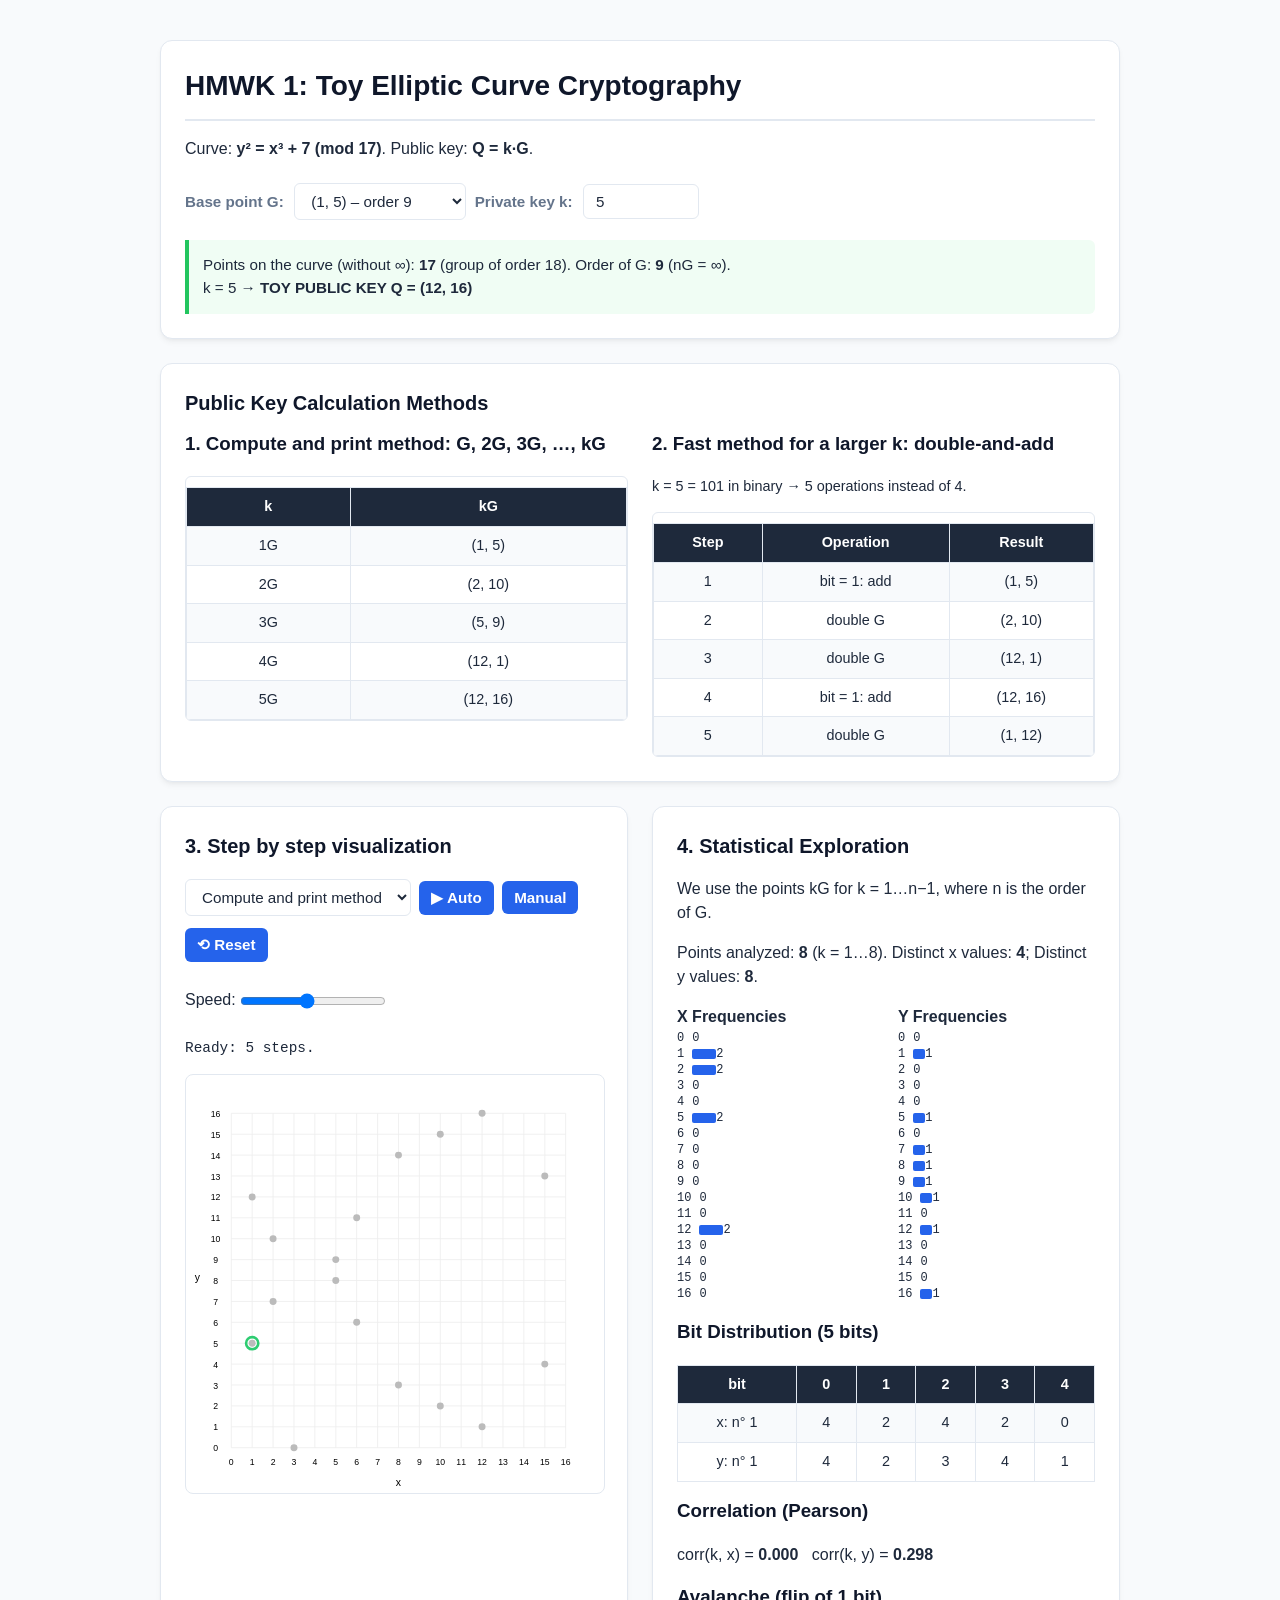
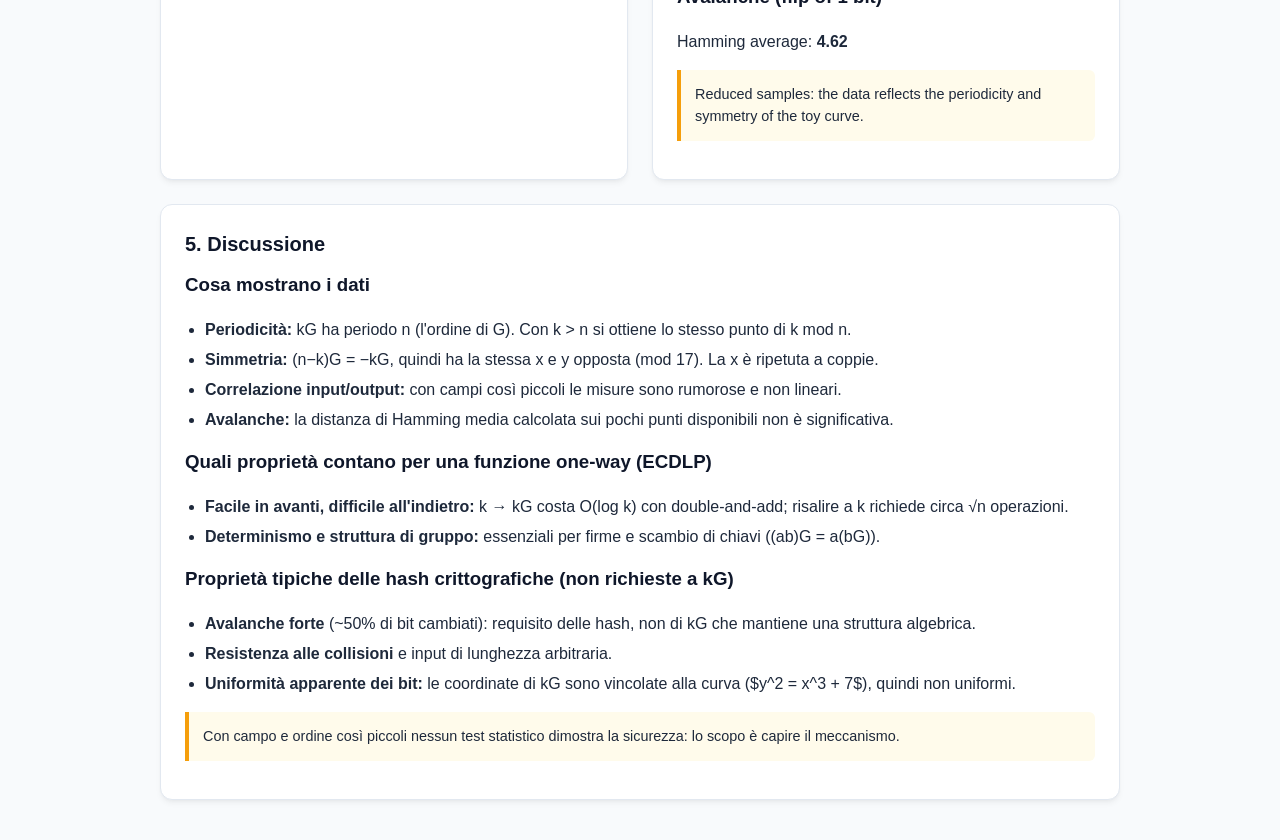
==== hm1/index.html @ 92bd0dbe "Update index.html" ====
<!DOCTYPE html>
<html lang="it">

<head>
    <meta charset="UTF-8">
    <meta name="viewport" content="width=device-width, initial-scale=1">
    <title>ECC Toy</title>
    <link rel="stylesheet" href="style.css">
</head>

<body>

    <div class="card">
        <h1>HMWK 1: Toy Elliptic Curve Cryptography</h1>
        <p>Curve: <b>y² = x³ + 7 (mod 17)</b>. Public key: <b>Q = k·G</b>.</p>
        <label>Base point G:</label> <select id="gSel" onchange="update()"></select>
        <label>Private key k:</label> <input type="number" id="k" value="5" min="1" step="1" style="width:90px" oninput="update()">
        <div class="out" id="info"></div>
    </div>

    <div class="card">
        <h2>Public Key Calculation Methods</h2>
        <div class="cols">
            <div>
                <h3>1. Compute and print method: G, 2G, 3G, …, kG</h3>
                <div class="scroll" style="display: block; margin-right: 0;">
                    <table id="linT"></table>
                </div>
            </div>
            <div>
                <h3>2. Fast method for a larger k: double-and-add</h3>
                <p id="binInfo" style="margin-top: 0; font-size: 0.9rem;"></p>
                <div class="scroll" style="display: block; margin-right: 0;">
                    <table id="dbT"></table>
                </div>
            </div>
        </div>
    </div>

    <div class="cols">
        <div class="card" style="flex: 1; min-width: 320px;">
            <h2>3. Step by step visualization</h2>
            <div style="margin-bottom: 10px;">
                <select id="mode" onchange="buildFrames()">
                    <option value="lin">Compute and print method</option>
                    <option value="dbl">Fast method for a larger k</option>
                </select>
                <button onclick="play()">▶ Auto</button>
                <button onclick="step()">Manual</button>
                <button onclick="resetAnim()">⟲ Reset</button>
            </div>
            <div style="margin-bottom: 10px;">
                Speed: <input type="range" id="speed" min="200" max="2000" value="1000" style="width:120px; vertical-align: middle;">
            </div>
            <p id="frameDesc" style="font-family:monospace; min-height:1.4em; font-size: 0.9rem;"></p>
            <div style="text-align: center;">
                <svg id="plot" width="480" height="480" viewBox="0 0 480 480" style="width: 100%; max-width: 420px; height: auto;"></svg>
            </div>
        </div>

        <div class="card" style="flex: 1; min-width: 320px;">
            <h2>4. Statistical Exploration</h2>
            <p>We use the points kG for k = 1…n−1, where n is the order of G.</p>
            <div id="stats"></div>
        </div>
    </div>

    <div class="card">
        <h2>5. Discussione</h2>
        <div id="discussion">
            <h3>Cosa mostrano i dati</h3>
            <ul>
                <li><b>Periodicità:</b> kG ha periodo n (l'ordine di G). Con k &gt; n si ottiene lo stesso punto di k mod n.</li>
                <li><b>Simmetria:</b> (n−k)G = −kG, quindi ha la stessa x e y opposta (mod 17). La x è ripetuta a coppie.</li>
                <li><b>Correlazione input/output:</b> con campi così piccoli le misure sono rumorose e non lineari.</li>
                <li><b>Avalanche:</b> la distanza di Hamming media calcolata sui pochi punti disponibili non è significativa.</li>
            </ul>
            <h3>Quali proprietà contano per una funzione one-way (ECDLP)</h3>
            <ul>
                <li><b>Facile in avanti, difficile all'indietro:</b> k → kG costa O(log k) con double-and-add; risalire a k richiede circa √n operazioni.</li>
                <li><b>Determinismo e struttura di gruppo:</b> essenziali per firme e scambio di chiavi ((ab)G = a(bG)).</li>
            </ul>
            <h3>Proprietà tipiche delle hash crittografiche (non richieste a kG)</h3>
            <ul>
                <li><b>Avalanche forte</b> (~50% di bit cambiati): requisito delle hash, non di kG che mantiene una struttura algebrica.</li>
                <li><b>Resistenza alle collisioni</b> e input di lunghezza arbitraria.</li>
                <li><b>Uniformità apparente dei bit:</b> le coordinate di kG sono vincolate alla curva ($y^2 = x^3 + 7$), quindi non uniformi.</li>
            </ul>
            <div class="warn">Con campo e ordine così piccoli nessun test statistico dimostra la sicurezza: lo scopo è capire il meccanismo.</div>
        </div>
    </div>

    <script>
        const P = 17, B = 7;
        const mod = (n, m = P) => ((n % m) + m) % m;
        function inv(a) { a = mod(a); if (a === 0) throw new Error("inverso di 0"); for (let x = 1; x < P; x++) if (a * x % P === 1) return x; }
        const neg = Q => Q ? { x: Q.x, y: mod(-Q.y) } : null;
        const eq = (A, C) => (!A && !C) || (A && C && A.x === C.x && A.y === C.y);
        
        function add(A, C) {
            if (!A) return C; if (!C) return A;
            if (A.x === C.x && mod(A.y + C.y) === 0) return null;
            const l = eq(A, C) ? mod(3 * A.x * A.x * inv(2 * A.y)) : mod((C.y - A.y) * inv(C.x - A.x));
            const rx = mod(l * l - A.x - C.x);
            return { x: rx, y: mod(l * (A.x - rx) - A.y) };
        }
        
        const fmt = Q => Q ? `(${Q.x}, ${Q.y})` : "∞ (infinity)";
        const curve = [];
        for (let x = 0; x < P; x++) {
            for (let y = 0; y < P; y++) {
                if (mod(y * y) === mod(x * x * x + B)) curve.push({ x, y });
            }
        }

        function order(G) { let R = G, n = 1; while (R) { R = add(R, G); n++; } return n; }
        
        function mulFast(k, G) {
    let R = null;
    let A = G;
    let steps = [];
    let bits = k.toString(2);

    for (const bit of bits.split("").reverse()) {
        if (bit === "1") {
            const next = add(R, A);
            steps.push({
                desc: `bit = 1: add`,
                A: R,
                B: A,
                R: next
            });
            R = next;
        }

        A = add(A, A);
        steps.push({
            desc: `double G`,
            A: A,
            B: A,
            R: A
        });
    }

    return { Q: R, steps, bits };
}

        function getG() { return curve[+document.getElementById('gSel').value]; }
        function getK() { const v = parseInt(document.getElementById('k').value); return Number.isInteger(v) && v >= 1 ? v : null; }

        const sel = document.getElementById('gSel');
        curve.forEach((pt, i) => { const o = document.createElement('option'); o.value = i; o.textContent = `(${pt.x}, ${pt.y}) – order ${order(pt)}`; sel.appendChild(o); });
        sel.value = curve.findIndex(c => c.x === 1 && c.y === 5);

        function update() {
            const G = getG(), k = getK(), n = order(G), info = document.getElementById('info');
            if (k === null) { info.innerHTML = "Enter an integer k ≥ 1."; return; }
            const fast = mulFast(k, G);
            info.innerHTML = `Points on the curve (without ∞): <b>${curve.length}</b> (group of order ${curve.length + 1}). Order of G: <b>${n}</b> (nG = ∞).<br>` +
                `k = ${k}${k >= n ? ` (equivale a k mod n = \${k % n})` : ""} → <b>TOY PUBLIC KEY Q = ${fmt(fast.Q)}</b>`;
            
            const maxL = Math.min(k, 60); let R = null, h = "<tr><th>k</th><th>kG</th></tr>";
            for (let i = 1; i <= maxL; i++) { R = add(R, G); h += `<tr><td>${i}G</td><td>${fmt(R)}</td></tr>`; }
            if (k > maxL) h += `<tr><td colspan=2>… (troncato a ${maxL} passi)</td></tr>`;
            document.getElementById('linT').innerHTML = h;
            
            document.getElementById('binInfo').innerHTML = `k = ${k} = ${fast.bits} in binary → ${fast.steps.length} operations instead of ${k - 1}.`;
            document.getElementById('dbT').innerHTML = "<tr><th>Step</th><th>Operation</th><th>Result</th></tr>" +
                fast.steps.map((s, i) => `<tr><td>${i + 1}</td><td>${s.desc}</td><td>${fmt(s.R)}</td></tr>`).join("");
            buildFrames(); drawStats();
        }

        const SZ = 24, OFF = 40, svg = document.getElementById('plot');
        const X = x => OFF + x * SZ + SZ / 2;
        const Y = y => 480 - OFF - y * SZ - SZ / 2;
        
        function basePlot() {
            let s = "";
            for (let i = 0; i < P; i++) {
                s += `<line x1="${X(i)}" y1="${Y(0)}" x2="${X(i)}" y2="${Y(P - 1)}" stroke="#eee"/>` +
                     `<line x1="${X(0)}" y1="${Y(i)}" x2="${X(P - 1)}" y2="${Y(i)}" stroke="#eee"/>`;
                s += `<text x="${X(i)}" y="${Y(0) + 20}" font-size="10" text-anchor="middle">${i}</text>` +
                     `<text x="${X(0) - 18}" y="${Y(i) + 4}" font-size="10" text-anchor="middle">${i}</text>`;
            }
            s += `<text x="${X(8)}" y="472" font-size="12" text-anchor="middle">x</text><text x="10" y="${Y(8)}" font-size="12">y</text>`;
            curve.forEach(c => s += `<circle cx="${X(c.x)}" cy="${Y(c.y)}" r="4" fill="#bbb"/>`);
            const G = getG();
            s += `<circle cx="${X(G.x)}" cy="${Y(G.y)}" r="7" fill="none" stroke="#2ecc71" stroke-width="3"/>`;
            s += `<g id="dyn"></g>`;
            svg.innerHTML = s;
        }

        let frames = [], fi = 0, timer = null;
        
        function buildFrames() {
            stop(); const G = getG(), k = getK(); fi = 0; basePlot();
            if (k === null) { frames = []; return; }
            if (document.getElementById('mode').value === "lin") {
                frames = []; let R = null; const m = Math.min(k, 60);
                for (let i = 1; i <= m; i++) { 
                    const N = add(R, G); 
                    frames.push({ desc: `${i}G = ${R ? `\${i - 1}G + G` : "G"} = ${fmt(N)}`, A: R, B: i > 1 ? G : null, R: N }); 
                    R = N; 
                }
            } else {
                frames = mulFast(k, G).steps.map(s => ({ ...s, desc: s.desc + " → " + fmt(s.R) }));
            }
            document.getElementById('frameDesc').textContent = `Ready: ${frames.length} steps.`;
        }

        function showFrame() {
            const f = frames[fi], dyn = document.getElementById('dyn'); if (!f) return;
            let s = "";
            for (let i = 0; i < fi; i++) { const r = frames[i].R; if (r) s += `<circle cx="${X(r.x)}" cy="${Y(r.y)}" r="6" fill="#f5b7b1" opacity=".7"/>`; }
            if (f.A && f.B && !eq(f.A, f.B)) {
                s += `<line x1="${X(f.A.x)}" y1="${Y(f.A.y)}" x2="${X(f.B.x)}" y2="${Y(f.B.y)}" stroke="#3498db" stroke-width="2"/>`;
            }
            [f.A, f.B].forEach(q => { if (q) s += `<circle cx="${X(q.x)}" cy="${Y(q.y)}" r="7" fill="#3498db"/>`; });
            if (f.R) {
                if (f.A) { const m = neg(f.R); s += `<line x1="${X(f.R.x)}" y1="${Y(f.R.y)}" x2="${X(m.x)}" y2="${Y(m.y)}" stroke="#e74c3c" stroke-dasharray="4"/><circle cx="${X(m.x)}" cy="${Y(m.y)}" r="4" fill="none" stroke="#e74c3c"/>`; }
                s += `<circle cx="${X(f.R.x)}" cy="${Y(f.R.y)}" r="8" fill="#e74c3c"/>`;
            } else {
                s += `<text x="240" y="30" text-anchor="middle" fill="#e74c3c">Result: point at infinity</text>`;
            }
            dyn.innerHTML = s;
            document.getElementById('frameDesc').textContent = `Step ${fi + 1}/${frames.length}: ${f.desc}`;
        }

        function step() { if (fi < frames.length) { showFrame(); fi++; } else stop(); }
        function play() { stop(); if (fi >= frames.length) resetAnim(); (function loop() { step(); if (fi < frames.length) timer = setTimeout(loop, +document.getElementById('speed').value); else timer = null; })(); }
        function stop() { if (timer) { clearTimeout(timer); timer = null; } }
        function resetAnim() { stop(); fi = 0; basePlot(); document.getElementById('frameDesc').textContent = "Reset."; }

        const popcount = v => v.toString(2).split("").filter(c => c === "1").length;
        const pearson = (a, b) => {
            const n = a.length, ma = a.reduce((s, v) => s + v, 0) / n, mb = b.reduce((s, v) => s + v, 0) / n;
            let c = 0, va = 0, vb = 0; for (let i = 0; i < n; i++) { c += (a[i] - ma) * (b[i] - mb); va += (a[i] - ma) ** 2; vb += (b[i] - mb) ** 2; }
            return va && vb ? c / Math.sqrt(va * vb) : NaN;
        };
        
        function histo(vals, label) {
            const c = Array(P).fill(0); vals.forEach(v => c[v]++);
            return `<div style="flex: 1; min-width: 180px;"><b>${label}</b>` + c.map((n, v) => `<div class="bar">${String(v).padStart(2)} <span style="width:${n * 12}px"></span> ${n}</div>`).join("") + `</div>`;
        }

        function drawStats() {
            const G = getG(), n = order(G), pts = [];
            for (let k = 1; k < n; k++) pts.push(fastPoint(k, G));
            const ks = pts.map((_, i) => i + 1), xs = pts.map(p => p.x), ys = pts.map(p => p.y);
            const bitsOf = (vals) => [0, 1, 2, 3, 4].map(b => vals.filter(v => (v >> b) & 1).length);
            const bx = bitsOf(xs), by = bitsOf(ys);
            
            const kb = Math.max(1, (n - 1).toString(2).length); let tot = 0, cnt = 0;
            for (let k = 1; k < n; k++) {
                for (let b = 0; b < kb; b++) {
                    const k2 = k ^ (1 << b); if (k2 % n === 0) continue;
                    const A = fastPoint(k, G), C = fastPoint(k2 % n, G);
                    tot += popcount(A.x ^ C.x) + popcount(A.y ^ C.y); cnt++;
                }
            }
            const avg = cnt ? tot / cnt : NaN;
            const xd = new Set(xs).size;
            
            let html = `<p>Points analyzed: <b>${pts.length}</b> (k = 1…${n - 1}). Distinct x values: <b>${xd}</b>; Distinct y values: <b>${new Set(ys).size}</b>.</p>
                <div class="cols">
                    ${histo(xs, "X Frequencies")}
                    ${histo(ys, "Y Frequencies")}
                </div>
                <h3 style="margin-top:15px;">Bit Distribution (5 bits)</h3>
                <table>
                    <tr><th>bit</th><th>0</th><th>1</th><th>2</th><th>3</th><th>4</th></tr>
                    <tr><td>x: n° 1</td><td>${bx[0]}</td><td>${bx[1]}</td><td>${bx[2]}</td><td>${bx[3]}</td><td>${bx[4]}</td></tr>
                    <tr><td>y: n° 1</td><td>${by[0]}</td><td>${by[1]}</td><td>${by[2]}</td><td>${by[3]}</td><td>${by[4]}</td></tr>
                </table>
                <h3 style="margin-top:15px;">Correlation (Pearson)</h3>
                <p>corr(k, x) = <b>${pearson(ks, xs).toFixed(3)}</b> &nbsp; corr(k, y) = <b>${pearson(ks, ys).toFixed(3)}</b></p>
                <h3>Avalanche (flip of 1 bit)</h3>
                <p>Hamming average: <b>${avg.toFixed(2)}</b></p>
                <div class="warn">Reduced samples: the data reflects the periodicity and symmetry of the toy curve.</div>`;
            
            document.getElementById('stats').innerHTML = html;
        }

        function fastPoint(k, G) { return mulFast(k, G).Q; }

        update();
    </script>
</body>

</html>
---- hm1/style.css ----
:root {
    --primary: #2563eb;
    --primary-hover: #1d4ed8;
    --bg-main: #f8fafc;
    --bg-card: #ffffff;
    --text-main: #1e293b;
    --text-muted: #64748b;
    --border: #e2e8f0;
    --success-bg: #f0fdf4;
    --success-border: #22c55e;
    --warn-bg: #fffbeb;
    --warn-border: #f59e0b;
}

body {
    font-family: -apple-system, BlinkMacSystemFont, "Segoe UI", Roboto, Helvetica, Arial, sans-serif;
    max-width: 960px;
    margin: 40px auto;
    padding: 0 20px;
    background: var(--bg-main);
    color: var(--text-main);
    line-height: 1.5;
}

h1, h2, h3 {
    color: #0f172a;
    margin-top: 0;
}

h1 {
    font-size: 1.75rem;
    border-bottom: 2px solid var(--border);
    padding-bottom: 12px;
    margin-bottom: 16px;
}

h2 {
    font-size: 1.25rem;
    margin-bottom: 12px;
}

.card {
    background: var(--bg-card);
    padding: 24px;
    border-radius: 12px;
    box-shadow: 0 4px 6px -1px rgba(0, 0, 0, 0.05), 0 2px 4px -2px rgba(0, 0, 0, 0.05);
    margin-bottom: 24px;
    border: 1px solid var(--border);
}

label {
    font-weight: 600;
    font-size: 0.95rem;
    margin-right: 6px;
    color: var(--text-muted);
}

input, select, button {
    padding: 8px 12px;
    margin: 6px 4px 6px 0;
    font-size: 0.95rem;
    border: 1px solid var(--border);
    border-radius: 6px;
    background: #fff;
    color: var(--text-main);
    outline: none;
    transition: border-color 0.2s, box-shadow 0.2s;
}

input:focus, select:focus {
    border-color: var(--primary);
    box-shadow: 0 0 0 3px rgba(37, 99, 235, 0.15);
}

button {
    background: var(--primary);
    color: #fff;
    border: none;
    font-weight: 600;
    cursor: pointer;
}

button:hover {
    background: var(--primary-hover);
}

table {
    width: 100%;
    border-collapse: collapse;
    margin-top: 10px;
    font-size: 0.9rem;
}

th, td {
    border: 1px solid var(--border);
    padding: 8px 12px;
    text-align: center;
}

th {
    background: #1e293b;
    color: #fff;
    font-weight: 600;
}

tr:nth-child(even) {
    background: #f8fafc;
}

.out {
    background: var(--success-bg);
    border-left: 4px solid var(--success-border);
    padding: 14px;
    margin-top: 14px;
    border-radius: 0 6px 6px 0;
    font-size: 0.95rem;
}

.scroll {
    max-height: 260px;
    overflow-y: auto;
    display: inline-block;
    vertical-align: top;
    margin-right: 16px;
    border-radius: 6px;
    border: 1px solid var(--border);
}

.bar {
    display: flex;
    align-items: center;
    font: 12px ui-monospace, SFMono-Regular, Menlo, Monaco, Consolas, monospace;
    margin: 2px 0;
}

.bar span {
    display: inline-block;
    background: var(--primary);
    height: 10px;
    margin-left: 8px;
    border-radius: 2px;
}

.warn {
    background: var(--warn-bg);
    border-left: 4px solid var(--warn-border);
    padding: 14px;
    margin: 14px 0;
    border-radius: 0 6px 6px 0;
    font-size: 0.9rem;
}

svg {
    background: #fff;
    border: 1px solid var(--border);
    border-radius: 8px;
    max-width: 100%;
    display: block;
    margin: 10px auto;
}

pre {
    background: #f1f5f9;
    padding: 12px;
    border-radius: 6px;
    overflow: auto;
    font-size: 0.85rem;
}

.cols {
    display: flex;
    gap: 24px;
    flex-wrap: wrap;
}

.cols > div {
    flex: 1;
    min-width: 250px;
}

ul {
    padding-left: 20px;
}

li {
    margin-bottom: 6px;
}
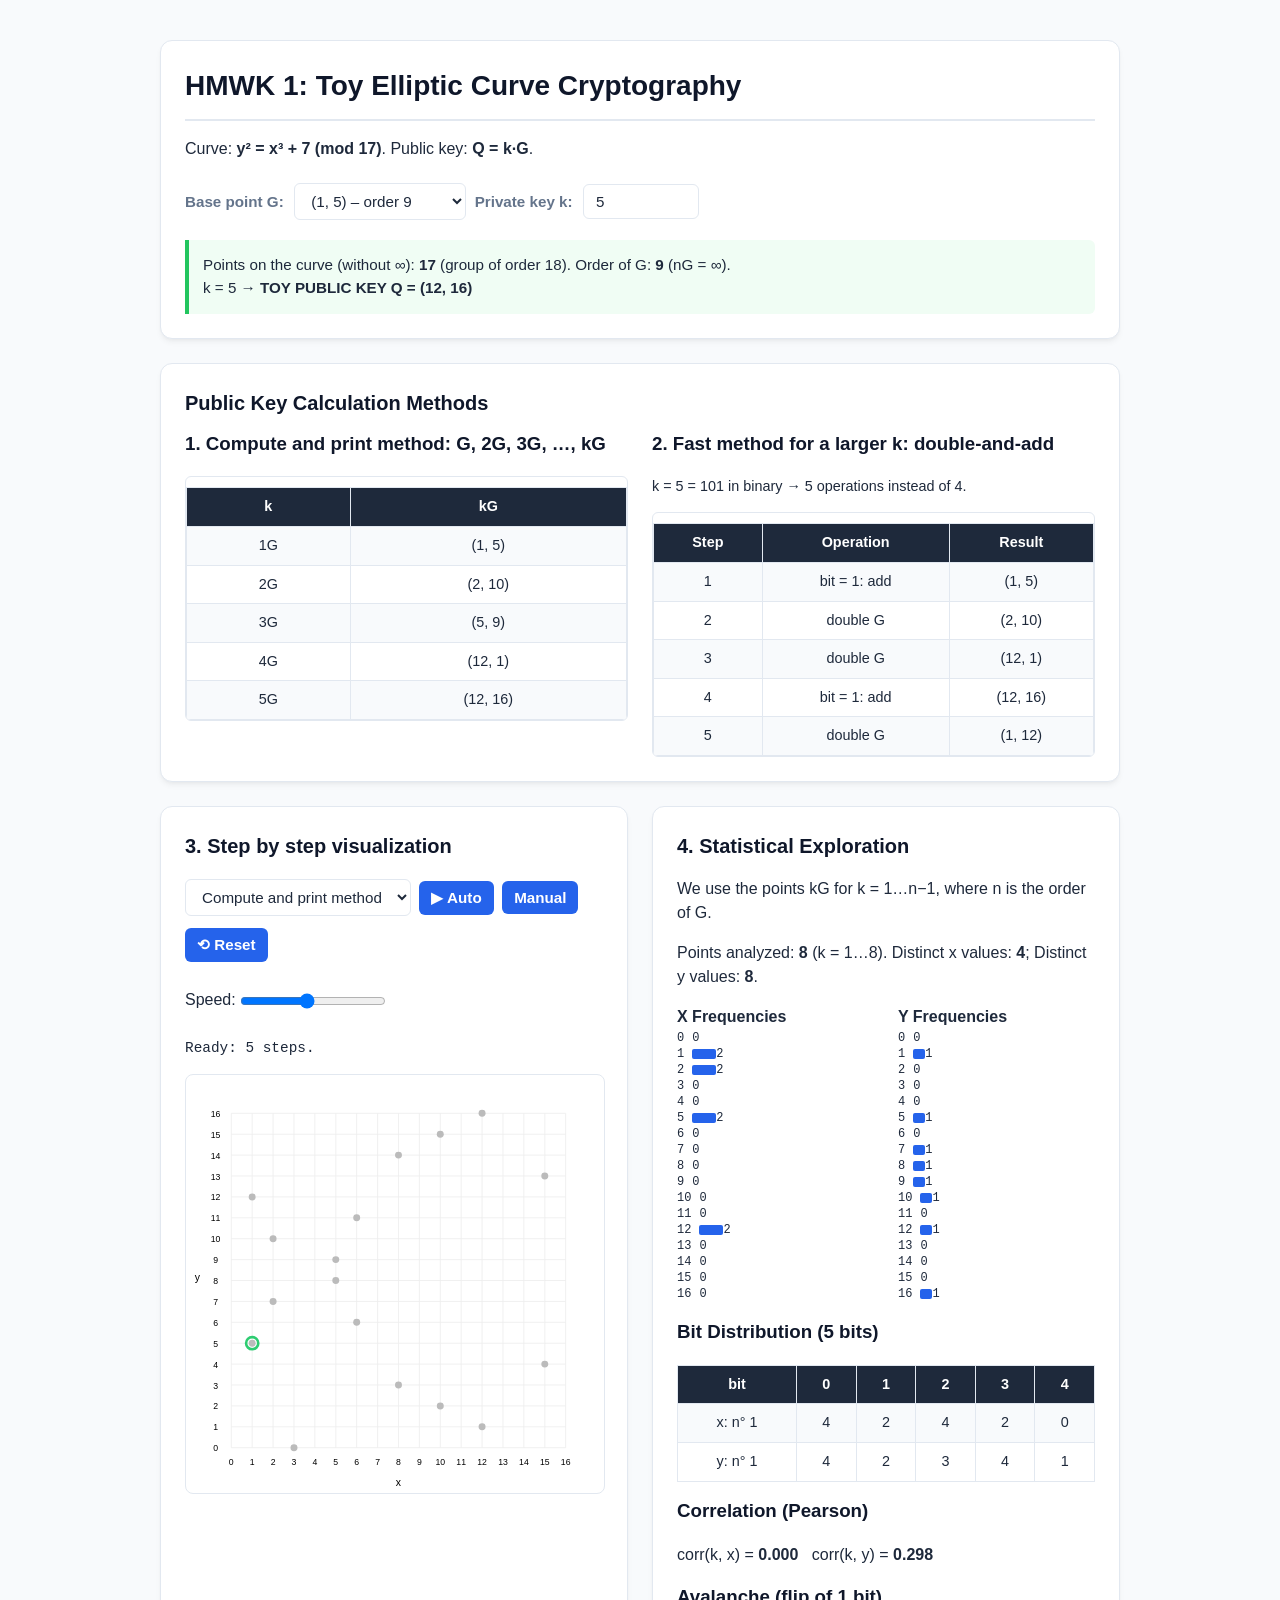
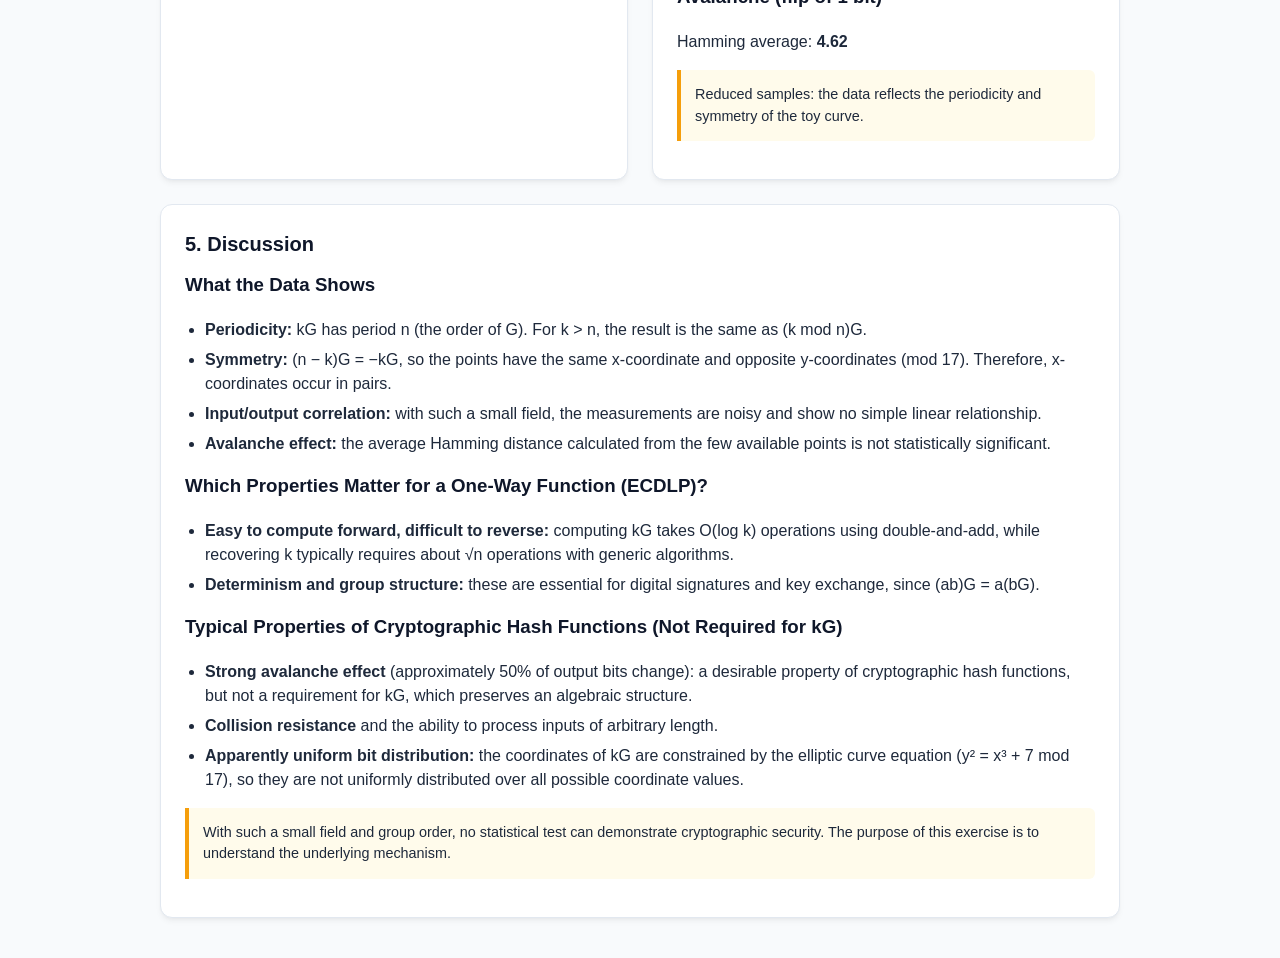
==== commit bc32abc7: "Update index.html" ====
--- a/hm1/index.html
+++ b/hm1/index.html
@@ -14,7 +14,8 @@
         <h1>HMWK 1: Toy Elliptic Curve Cryptography</h1>
         <p>Curve: <b>y² = x³ + 7 (mod 17)</b>. Public key: <b>Q = k·G</b>.</p>
         <label>Base point G:</label> <select id="gSel" onchange="update()"></select>
-        <label>Private key k:</label> <input type="number" id="k" value="5" min="1" step="1" style="width:90px" oninput="update()">
+        <label>Private key k:</label> <input type="number" id="k" value="5" min="1" step="1" style="width:90px"
+            oninput="update()">
         <div class="out" id="info"></div>
     </div>
 
@@ -50,11 +51,13 @@
                 <button onclick="resetAnim()">⟲ Reset</button>
             </div>
             <div style="margin-bottom: 10px;">
-                Speed: <input type="range" id="speed" min="200" max="2000" value="1000" style="width:120px; vertical-align: middle;">
+                Speed: <input type="range" id="speed" min="200" max="2000" value="1000"
+                    style="width:120px; vertical-align: middle;">
             </div>
             <p id="frameDesc" style="font-family:monospace; min-height:1.4em; font-size: 0.9rem;"></p>
             <div style="text-align: center;">
-                <svg id="plot" width="480" height="480" viewBox="0 0 480 480" style="width: 100%; max-width: 420px; height: auto;"></svg>
+                <svg id="plot" width="480" height="480" viewBox="0 0 480 480"
+                    style="width: 100%; max-width: 420px; height: auto;"></svg>
             </div>
         </div>
 
@@ -65,30 +68,13 @@
         </div>
     </div>
 
-    <div class="card">
-        <h2>5. Discussione</h2>
-        <div id="discussion">
-            <h3>Cosa mostrano i dati</h3>
-            <ul>
-                <li><b>Periodicità:</b> kG ha periodo n (l'ordine di G). Con k &gt; n si ottiene lo stesso punto di k mod n.</li>
-                <li><b>Simmetria:</b> (n−k)G = −kG, quindi ha la stessa x e y opposta (mod 17). La x è ripetuta a coppie.</li>
-                <li><b>Correlazione input/output:</b> con campi così piccoli le misure sono rumorose e non lineari.</li>
-                <li><b>Avalanche:</b> la distanza di Hamming media calcolata sui pochi punti disponibili non è significativa.</li>
-            </ul>
-            <h3>Quali proprietà contano per una funzione one-way (ECDLP)</h3>
-            <ul>
-                <li><b>Facile in avanti, difficile all'indietro:</b> k → kG costa O(log k) con double-and-add; risalire a k richiede circa √n operazioni.</li>
-                <li><b>Determinismo e struttura di gruppo:</b> essenziali per firme e scambio di chiavi ((ab)G = a(bG)).</li>
-            </ul>
-            <h3>Proprietà tipiche delle hash crittografiche (non richieste a kG)</h3>
-            <ul>
-                <li><b>Avalanche forte</b> (~50% di bit cambiati): requisito delle hash, non di kG che mantiene una struttura algebrica.</li>
-                <li><b>Resistenza alle collisioni</b> e input di lunghezza arbitraria.</li>
-                <li><b>Uniformità apparente dei bit:</b> le coordinate di kG sono vincolate alla curva ($y^2 = x^3 + 7$), quindi non uniformi.</li>
-            </ul>
-            <div class="warn">Con campo e ordine così piccoli nessun test statistico dimostra la sicurezza: lo scopo è capire il meccanismo.</div>
-        </div>
-    </div>
+    <div class="card"> <h2>5. Discussion</h2> <div id="discussion"> <h3>What the Data Shows</h3> <ul> <li><b>Periodicity:</b> kG has period n (the order of G). For k > n, the result is the same as (k mod n)G.</li> <li><b>Symmetry:</b> (n − k)G = −kG, so the points have the same x-coordinate and opposite y-coordinates (mod 17). Therefore, x-coordinates occur in pairs.</li> <li><b>Input/output correlation:</b> with such a small field, the measurements are noisy and show no simple linear relationship.</li> <li><b>Avalanche effect:</b> the average Hamming distance calculated from the few available points is not statistically significant.</li> </ul>
+
+<h3>Which Properties Matter for a One-Way Function (ECDLP)?</h3> <ul> <li><b>Easy to compute forward, difficult to reverse:</b> computing kG takes O(log k) operations using double-and-add, while recovering k typically requires about √n operations with generic algorithms.</li> <li><b>Determinism and group structure:</b> these are essential for digital signatures and key exchange, since (ab)G = a(bG).</li> </ul>
+
+<h3>Typical Properties of Cryptographic Hash Functions (Not Required for kG)</h3> <ul> <li><b>Strong avalanche effect</b> (approximately 50% of output bits change): a desirable property of cryptographic hash functions, but not a requirement for kG, which preserves an algebraic structure.</li> <li><b>Collision resistance</b> and the ability to process inputs of arbitrary length.</li> <li><b>Apparently uniform bit distribution:</b> the coordinates of kG are constrained by the elliptic curve equation (y² = x³ + 7 mod 17), so they are not uniformly distributed over all possible coordinate values.</li> </ul>
+
+<div class="warn"> With such a small field and group order, no statistical test can demonstrate cryptographic security. The purpose of this exercise is to understand the underlying mechanism. </div> </div> </div>
 
     <script>
         const P = 17, B = 7;
@@ -96,7 +82,7 @@
         function inv(a) { a = mod(a); if (a === 0) throw new Error("inverso di 0"); for (let x = 1; x < P; x++) if (a * x % P === 1) return x; }
         const neg = Q => Q ? { x: Q.x, y: mod(-Q.y) } : null;
         const eq = (A, C) => (!A && !C) || (A && C && A.x === C.x && A.y === C.y);
-        
+
         function add(A, C) {
             if (!A) return C; if (!C) return A;
             if (A.x === C.x && mod(A.y + C.y) === 0) return null;
@@ -104,7 +90,7 @@
             const rx = mod(l * l - A.x - C.x);
             return { x: rx, y: mod(l * (A.x - rx) - A.y) };
         }
-        
+
         const fmt = Q => Q ? `(${Q.x}, ${Q.y})` : "∞ (infinity)";
         const curve = [];
         for (let x = 0; x < P; x++) {
@@ -114,36 +100,36 @@
         }
 
         function order(G) { let R = G, n = 1; while (R) { R = add(R, G); n++; } return n; }
-        
+
         function mulFast(k, G) {
-    let R = null;
-    let A = G;
-    let steps = [];
-    let bits = k.toString(2);
-
-    for (const bit of bits.split("").reverse()) {
-        if (bit === "1") {
-            const next = add(R, A);
-            steps.push({
-                desc: `bit = 1: add`,
-                A: R,
-                B: A,
-                R: next
-            });
-            R = next;
-        }
-
-        A = add(A, A);
-        steps.push({
-            desc: `double G`,
-            A: A,
-            B: A,
-            R: A
-        });
-    }
-
-    return { Q: R, steps, bits };
-}
+            let R = null;
+            let A = G;
+            let steps = [];
+            let bits = k.toString(2);
+
+            for (const bit of bits.split("").reverse()) {
+                if (bit === "1") {
+                    const next = add(R, A);
+                    steps.push({
+                        desc: `bit = 1: add`,
+                        A: R,
+                        B: A,
+                        R: next
+                    });
+                    R = next;
+                }
+
+                A = add(A, A);
+                steps.push({
+                    desc: `double G`,
+                    A: A,
+                    B: A,
+                    R: A
+                });
+            }
+
+            return { Q: R, steps, bits };
+        }
 
         function getG() { return curve[+document.getElementById('gSel').value]; }
         function getK() { const v = parseInt(document.getElementById('k').value); return Number.isInteger(v) && v >= 1 ? v : null; }
@@ -157,13 +143,13 @@
             if (k === null) { info.innerHTML = "Enter an integer k ≥ 1."; return; }
             const fast = mulFast(k, G);
             info.innerHTML = `Points on the curve (without ∞): <b>${curve.length}</b> (group of order ${curve.length + 1}). Order of G: <b>${n}</b> (nG = ∞).<br>` +
-                `k = ${k}${k >= n ? ` (equivale a k mod n = \${k % n})` : ""} → <b>TOY PUBLIC KEY Q = ${fmt(fast.Q)}</b>`;
-            
+                `k = ${k}${k >= n ? ` (equivale a k mod n = ${k % n})` : ""} → <b>TOY PUBLIC KEY Q = ${fmt(fast.Q)}</b>`;
+
             const maxL = Math.min(k, 60); let R = null, h = "<tr><th>k</th><th>kG</th></tr>";
             for (let i = 1; i <= maxL; i++) { R = add(R, G); h += `<tr><td>${i}G</td><td>${fmt(R)}</td></tr>`; }
             if (k > maxL) h += `<tr><td colspan=2>… (troncato a ${maxL} passi)</td></tr>`;
             document.getElementById('linT').innerHTML = h;
-            
+
             document.getElementById('binInfo').innerHTML = `k = ${k} = ${fast.bits} in binary → ${fast.steps.length} operations instead of ${k - 1}.`;
             document.getElementById('dbT').innerHTML = "<tr><th>Step</th><th>Operation</th><th>Result</th></tr>" +
                 fast.steps.map((s, i) => `<tr><td>${i + 1}</td><td>${s.desc}</td><td>${fmt(s.R)}</td></tr>`).join("");
@@ -173,14 +159,14 @@
         const SZ = 24, OFF = 40, svg = document.getElementById('plot');
         const X = x => OFF + x * SZ + SZ / 2;
         const Y = y => 480 - OFF - y * SZ - SZ / 2;
-        
+
         function basePlot() {
             let s = "";
             for (let i = 0; i < P; i++) {
                 s += `<line x1="${X(i)}" y1="${Y(0)}" x2="${X(i)}" y2="${Y(P - 1)}" stroke="#eee"/>` +
-                     `<line x1="${X(0)}" y1="${Y(i)}" x2="${X(P - 1)}" y2="${Y(i)}" stroke="#eee"/>`;
+                    `<line x1="${X(0)}" y1="${Y(i)}" x2="${X(P - 1)}" y2="${Y(i)}" stroke="#eee"/>`;
                 s += `<text x="${X(i)}" y="${Y(0) + 20}" font-size="10" text-anchor="middle">${i}</text>` +
-                     `<text x="${X(0) - 18}" y="${Y(i) + 4}" font-size="10" text-anchor="middle">${i}</text>`;
+                    `<text x="${X(0) - 18}" y="${Y(i) + 4}" font-size="10" text-anchor="middle">${i}</text>`;
             }
             s += `<text x="${X(8)}" y="472" font-size="12" text-anchor="middle">x</text><text x="10" y="${Y(8)}" font-size="12">y</text>`;
             curve.forEach(c => s += `<circle cx="${X(c.x)}" cy="${Y(c.y)}" r="4" fill="#bbb"/>`);
@@ -191,16 +177,16 @@
         }
 
         let frames = [], fi = 0, timer = null;
-        
+
         function buildFrames() {
             stop(); const G = getG(), k = getK(); fi = 0; basePlot();
             if (k === null) { frames = []; return; }
             if (document.getElementById('mode').value === "lin") {
                 frames = []; let R = null; const m = Math.min(k, 60);
-                for (let i = 1; i <= m; i++) { 
-                    const N = add(R, G); 
-                    frames.push({ desc: `${i}G = ${R ? `\${i - 1}G + G` : "G"} = ${fmt(N)}`, A: R, B: i > 1 ? G : null, R: N }); 
-                    R = N; 
+                for (let i = 1; i <= m; i++) {
+                    const N = add(R, G);
+                    frames.push({ desc: `${i}G = ${R ? `${i - 1}G + G` : "G"} = ${fmt(N)}`, A: R, B: i > 1 ? G : null, R: N });
+                    R = N;
                 }
             } else {
                 frames = mulFast(k, G).steps.map(s => ({ ...s, desc: s.desc + " → " + fmt(s.R) }));
@@ -237,7 +223,7 @@
             let c = 0, va = 0, vb = 0; for (let i = 0; i < n; i++) { c += (a[i] - ma) * (b[i] - mb); va += (a[i] - ma) ** 2; vb += (b[i] - mb) ** 2; }
             return va && vb ? c / Math.sqrt(va * vb) : NaN;
         };
-        
+
         function histo(vals, label) {
             const c = Array(P).fill(0); vals.forEach(v => c[v]++);
             return `<div style="flex: 1; min-width: 180px;"><b>${label}</b>` + c.map((n, v) => `<div class="bar">${String(v).padStart(2)} <span style="width:${n * 12}px"></span> ${n}</div>`).join("") + `</div>`;
@@ -249,7 +235,7 @@
             const ks = pts.map((_, i) => i + 1), xs = pts.map(p => p.x), ys = pts.map(p => p.y);
             const bitsOf = (vals) => [0, 1, 2, 3, 4].map(b => vals.filter(v => (v >> b) & 1).length);
             const bx = bitsOf(xs), by = bitsOf(ys);
-            
+
             const kb = Math.max(1, (n - 1).toString(2).length); let tot = 0, cnt = 0;
             for (let k = 1; k < n; k++) {
                 for (let b = 0; b < kb; b++) {
@@ -260,7 +246,7 @@
             }
             const avg = cnt ? tot / cnt : NaN;
             const xd = new Set(xs).size;
-            
+
             let html = `<p>Points analyzed: <b>${pts.length}</b> (k = 1…${n - 1}). Distinct x values: <b>${xd}</b>; Distinct y values: <b>${new Set(ys).size}</b>.</p>
                 <div class="cols">
                     ${histo(xs, "X Frequencies")}
@@ -277,7 +263,7 @@
                 <h3>Avalanche (flip of 1 bit)</h3>
                 <p>Hamming average: <b>${avg.toFixed(2)}</b></p>
                 <div class="warn">Reduced samples: the data reflects the periodicity and symmetry of the toy curve.</div>`;
-            
+
             document.getElementById('stats').innerHTML = html;
         }
 
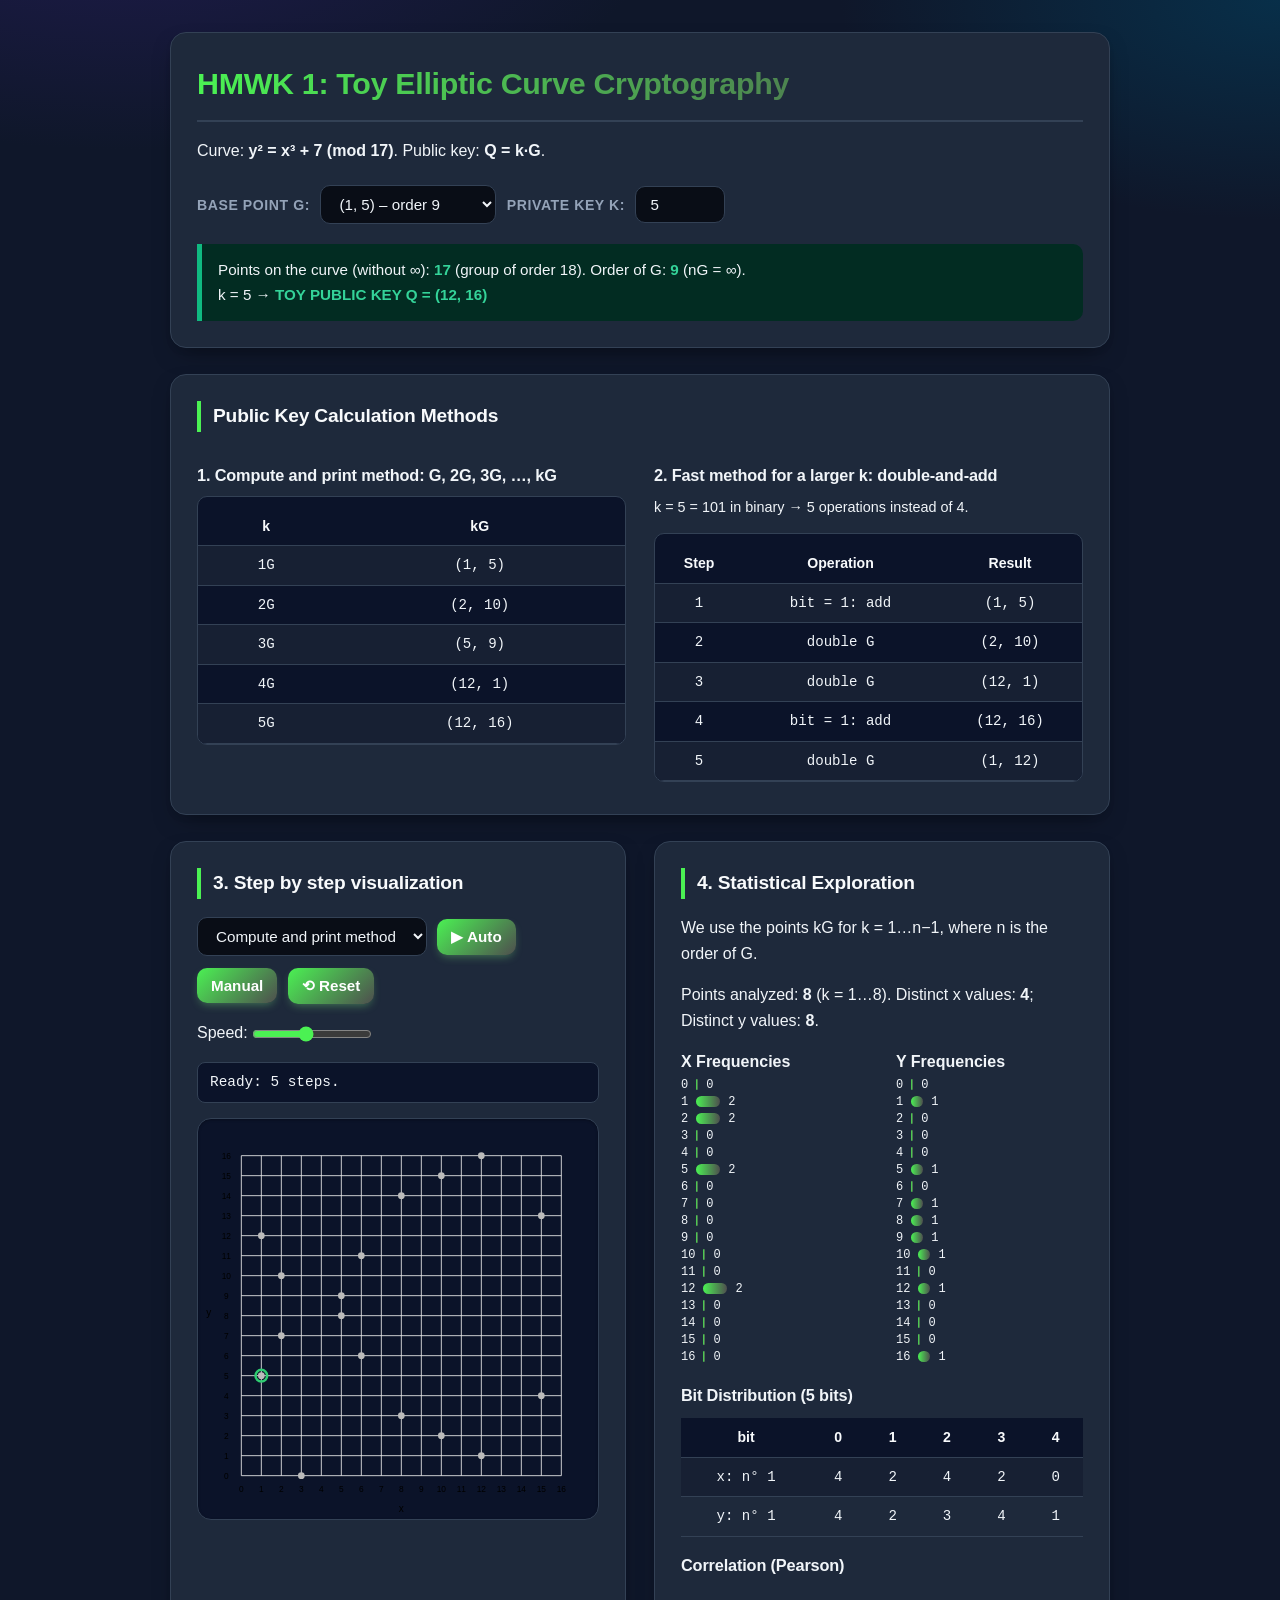
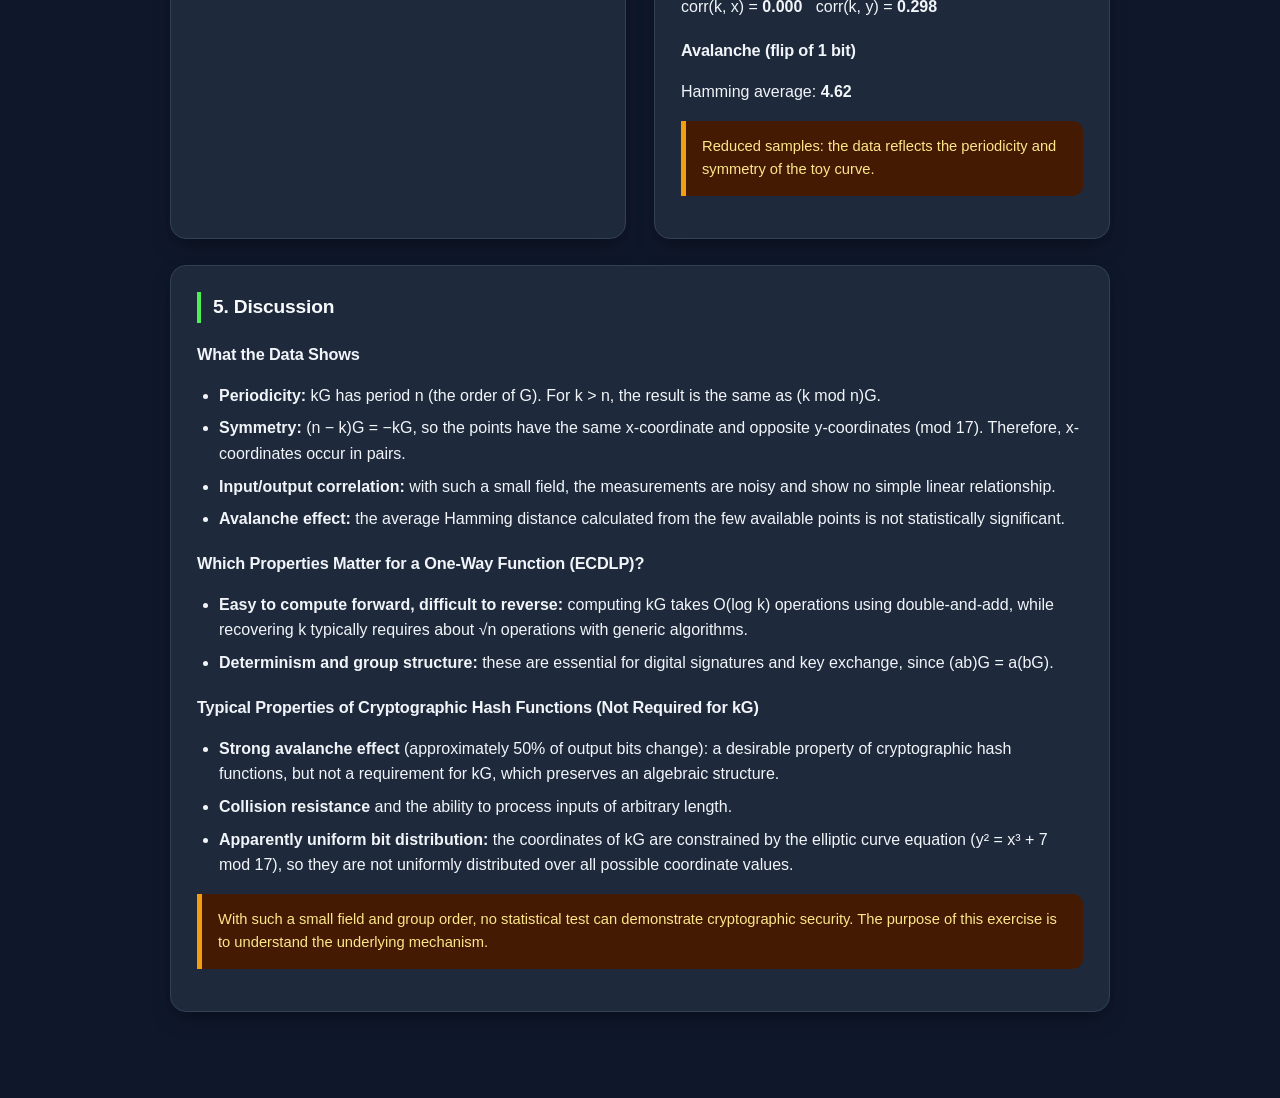
==== commit d79b5cd9: "graphicalUpdate" ====
--- a/hm1/index.html
+++ b/hm1/index.html
@@ -68,13 +68,45 @@
         </div>
     </div>
 
-    <div class="card"> <h2>5. Discussion</h2> <div id="discussion"> <h3>What the Data Shows</h3> <ul> <li><b>Periodicity:</b> kG has period n (the order of G). For k > n, the result is the same as (k mod n)G.</li> <li><b>Symmetry:</b> (n − k)G = −kG, so the points have the same x-coordinate and opposite y-coordinates (mod 17). Therefore, x-coordinates occur in pairs.</li> <li><b>Input/output correlation:</b> with such a small field, the measurements are noisy and show no simple linear relationship.</li> <li><b>Avalanche effect:</b> the average Hamming distance calculated from the few available points is not statistically significant.</li> </ul>
-
-<h3>Which Properties Matter for a One-Way Function (ECDLP)?</h3> <ul> <li><b>Easy to compute forward, difficult to reverse:</b> computing kG takes O(log k) operations using double-and-add, while recovering k typically requires about √n operations with generic algorithms.</li> <li><b>Determinism and group structure:</b> these are essential for digital signatures and key exchange, since (ab)G = a(bG).</li> </ul>
-
-<h3>Typical Properties of Cryptographic Hash Functions (Not Required for kG)</h3> <ul> <li><b>Strong avalanche effect</b> (approximately 50% of output bits change): a desirable property of cryptographic hash functions, but not a requirement for kG, which preserves an algebraic structure.</li> <li><b>Collision resistance</b> and the ability to process inputs of arbitrary length.</li> <li><b>Apparently uniform bit distribution:</b> the coordinates of kG are constrained by the elliptic curve equation (y² = x³ + 7 mod 17), so they are not uniformly distributed over all possible coordinate values.</li> </ul>
-
-<div class="warn"> With such a small field and group order, no statistical test can demonstrate cryptographic security. The purpose of this exercise is to understand the underlying mechanism. </div> </div> </div>
+    <div class="card">
+        <h2>5. Discussion</h2>
+        <div id="discussion">
+            <h3>What the Data Shows</h3>
+            <ul>
+                <li><b>Periodicity:</b> kG has period n (the order of G). For k > n, the result is the same as (k mod
+                    n)G.</li>
+                <li><b>Symmetry:</b> (n − k)G = −kG, so the points have the same x-coordinate and opposite y-coordinates
+                    (mod 17). Therefore, x-coordinates occur in pairs.</li>
+                <li><b>Input/output correlation:</b> with such a small field, the measurements are noisy and show no
+                    simple linear relationship.</li>
+                <li><b>Avalanche effect:</b> the average Hamming distance calculated from the few available points is
+                    not statistically significant.</li>
+            </ul>
+
+            <h3>Which Properties Matter for a One-Way Function (ECDLP)?</h3>
+            <ul>
+                <li><b>Easy to compute forward, difficult to reverse:</b> computing kG takes O(log k) operations using
+                    double-and-add, while recovering k typically requires about √n operations with generic algorithms.
+                </li>
+                <li><b>Determinism and group structure:</b> these are essential for digital signatures and key exchange,
+                    since (ab)G = a(bG).</li>
+            </ul>
+
+            <h3>Typical Properties of Cryptographic Hash Functions (Not Required for kG)</h3>
+            <ul>
+                <li><b>Strong avalanche effect</b> (approximately 50% of output bits change): a desirable property of
+                    cryptographic hash functions, but not a requirement for kG, which preserves an algebraic structure.
+                </li>
+                <li><b>Collision resistance</b> and the ability to process inputs of arbitrary length.</li>
+                <li><b>Apparently uniform bit distribution:</b> the coordinates of kG are constrained by the elliptic
+                    curve equation (y² = x³ + 7 mod 17), so they are not uniformly distributed over all possible
+                    coordinate values.</li>
+            </ul>
+
+            <div class="warn"> With such a small field and group order, no statistical test can demonstrate
+                cryptographic security. The purpose of this exercise is to understand the underlying mechanism. </div>
+        </div>
+    </div>
 
     <script>
         const P = 17, B = 7;
--- a/hm1/style.css
+++ b/hm1/style.css
@@ -1,175 +1,238 @@
 :root {
-    --primary: #2563eb;
-    --primary-hover: #1d4ed8;
-    --bg-main: #f8fafc;
-    --bg-card: #ffffff;
-    --text-main: #1e293b;
-    --text-muted: #64748b;
-    --border: #e2e8f0;
-    --success-bg: #f0fdf4;
-    --success-border: #22c55e;
-    --warn-bg: #fffbeb;
+    --primary: hsl(123, 86%, 62%);
+    --primary-hover: #21e731;
+    --accent: #4e4e4e;
+    --bg-main: #0f172a;
+    --bg-card: #1e293b;
+    --text-main: #f1f5f9;
+    --text-muted: #94a3b8;
+    --border: #334155;
+    --success-bg: #064e3b;
+    --success-border: #10b981;
+    --warn-bg: #78350f;
     --warn-border: #f59e0b;
-}
+    --shadow: 0 10px 25px -10px rgba(0, 0, 0, 0.5), 0 4px 6px -4px rgba(15, 23, 42, 0.5);
+}
+
+* { box-sizing: border-box; }
 
 body {
-    font-family: -apple-system, BlinkMacSystemFont, "Segoe UI", Roboto, Helvetica, Arial, sans-serif;
-    max-width: 960px;
-    margin: 40px auto;
-    padding: 0 20px;
-    background: var(--bg-main);
-    color: var(--text-main);
-    line-height: 1.5;
+    font-family: Inter, -apple-system, BlinkMacSystemFont, "Segoe UI", Roboto, Helvetica, Arial, sans-serif;
+    max-width: 980px;
+    margin: 0 auto;
+    padding: 32px 20px 60px;
+    color: var(--text-main);
+    line-height: 1.6;
+    background:
+        radial-gradient(900px 400px at 10% -10%, #1e1b4b 0, transparent 60%),
+        radial-gradient(800px 400px at 100% 0, #082f49 0, transparent 55%),
+        var(--bg-main);
+    background-attachment: fixed;
 }
 
 h1, h2, h3 {
-    color: #0f172a;
+    color: #f8fafc;
     margin-top: 0;
+    letter-spacing: -0.01em;
 }
 
 h1 {
-    font-size: 1.75rem;
-    border-bottom: 2px solid var(--border);
+    font-size: 1.9rem;
     padding-bottom: 12px;
     margin-bottom: 16px;
+    border-bottom: 2px solid var(--border);
+    background: linear-gradient(90deg, var(--primary), var(--accent));
+    -webkit-background-clip: text;
+    background-clip: text;
+    color: transparent;
 }
 
 h2 {
-    font-size: 1.25rem;
+    font-size: 1.2rem;
     margin-bottom: 12px;
+    padding-left: 12px;
+    border-left: 4px solid var(--primary);
+}
+
+h3 {
+    font-size: 1.02rem;
+    margin: 18px 0 8px;
+    color: var(--text-main);
 }
 
 .card {
     background: var(--bg-card);
-    padding: 24px;
-    border-radius: 12px;
-    box-shadow: 0 4px 6px -1px rgba(0, 0, 0, 0.05), 0 2px 4px -2px rgba(0, 0, 0, 0.05);
-    margin-bottom: 24px;
-    border: 1px solid var(--border);
+    padding: 26px;
+    border-radius: 16px;
+    box-shadow: var(--shadow);
+    margin-bottom: 26px;
+    border: 1px solid var(--border);
+    transition: transform 0.2s, box-shadow 0.2s;
 }
 
 label {
     font-weight: 600;
-    font-size: 0.95rem;
+    font-size: 0.88rem;
     margin-right: 6px;
     color: var(--text-muted);
+    text-transform: uppercase;
+    letter-spacing: 0.04em;
 }
 
 input, select, button {
-    padding: 8px 12px;
-    margin: 6px 4px 6px 0;
+    padding: 9px 14px;
+    margin: 6px 6px 6px 0;
     font-size: 0.95rem;
-    border: 1px solid var(--border);
-    border-radius: 6px;
-    background: #fff;
+    font-family: inherit;
+    border: 1px solid var(--border);
+    border-radius: 10px;
+    background: #090d16;
     color: var(--text-main);
     outline: none;
-    transition: border-color 0.2s, box-shadow 0.2s;
+    transition: all 0.18s;
 }
 
 input:focus, select:focus {
     border-color: var(--primary);
-    box-shadow: 0 0 0 3px rgba(37, 99, 235, 0.15);
+    box-shadow: 0 0 0 4px rgba(129, 140, 248, 0.2);
+}
+
+input[type="range"] {
+    padding: 0;
+    border: 0;
+    box-shadow: none;
+    accent-color: var(--primary);
+    vertical-align: middle;
+    background: transparent;
 }
 
 button {
-    background: var(--primary);
+    background: linear-gradient(135deg, var(--primary), var(--accent));
     color: #fff;
     border: none;
     font-weight: 600;
     cursor: pointer;
+    box-shadow: 0 4px 10px -3px rgba(129, 248, 129, 0.4);
 }
 
 button:hover {
-    background: var(--primary-hover);
-}
+    background: linear-gradient(135deg, var(--primary-hover), var(--accent));
+    transform: translateY(-1px);
+    box-shadow: 0 8px 14px -4px rgba(133, 248, 129, 0.6);
+}
+
+button:active { transform: translateY(0); }
 
 table {
     width: 100%;
     border-collapse: collapse;
     margin-top: 10px;
-    font-size: 0.9rem;
+    font-size: 0.88rem;
+    font-variant-numeric: tabular-nums;
 }
 
 th, td {
-    border: 1px solid var(--border);
-    padding: 8px 12px;
+    border-bottom: 1px solid var(--border);
+    padding: 8px 14px;
     text-align: center;
 }
 
+td { font-family: ui-monospace, SFMono-Regular, Menlo, Consolas, monospace; }
+
 th {
-    background: #1e293b;
-    color: #fff;
+    background: #0b1329;
+    color: #f8fafc;
     font-weight: 600;
-}
-
-tr:nth-child(even) {
-    background: #f8fafc;
-}
+    position: sticky;
+    top: 0;
+    z-index: 1;
+}
+
+tr:nth-child(even) td { background: #172033; }
+tr:hover td { background: #1e293b; }
 
 .out {
-    background: var(--success-bg);
-    border-left: 4px solid var(--success-border);
-    padding: 14px;
+    background: #022c22;
+    border-left: 5px solid var(--success-border);
+    padding: 14px 16px;
     margin-top: 14px;
-    border-radius: 0 6px 6px 0;
+    border-radius: 0 10px 10px 0;
     font-size: 0.95rem;
 }
 
+.out b { color: #34d399; }
+
 .scroll {
-    max-height: 260px;
+    max-height: 270px;
     overflow-y: auto;
     display: inline-block;
     vertical-align: top;
-    margin-right: 16px;
-    border-radius: 6px;
-    border: 1px solid var(--border);
+    margin: 6px 16px 6px 0;
+    min-width: 240px;
+    border-radius: 10px;
+    border: 1px solid var(--border);
+    background: #0b1329;
 }
 
 .bar {
     display: flex;
     align-items: center;
     font: 12px ui-monospace, SFMono-Regular, Menlo, Monaco, Consolas, monospace;
-    margin: 2px 0;
+    margin: 3px 0;
 }
 
 .bar span {
     display: inline-block;
-    background: var(--primary);
-    height: 10px;
-    margin-left: 8px;
-    border-radius: 2px;
+    background: linear-gradient(90deg, var(--primary), var(--accent));
+    height: 11px;
+    margin: 0 8px;
+    min-width: 2px;
+    border-radius: 6px;
 }
 
 .warn {
-    background: var(--warn-bg);
-    border-left: 4px solid var(--warn-border);
+    background: #451a03;
+    border-left: 5px solid var(--warn-border);
+    padding: 14px 16px;
+    margin: 16px 0;
+    border-radius: 0 10px 10px 0;
+    font-size: 0.92rem;
+    color: #fde68a;
+}
+
+svg {
+    background: #0b1329;
+    border: 1px solid var(--border);
+    border-radius: 14px;
+    max-width: 100%;
+    height: auto;
+    display: block;
+    margin: 12px auto;
+    box-shadow: inset 0 1px 3px rgba(0, 0, 0, 0.3);
+}
+
+#frameDesc {
+    background: #0b1329;
+    color: var(--text-main);
+    border: 1px solid var(--border);
+    border-radius: 8px;
+    padding: 8px 12px;
+    font-size: 0.9rem;
+}
+
+pre {
+    background: #090d16;
+    color: #e2e8f0;
     padding: 14px;
-    margin: 14px 0;
-    border-radius: 0 6px 6px 0;
-    font-size: 0.9rem;
-}
-
-svg {
-    background: #fff;
-    border: 1px solid var(--border);
-    border-radius: 8px;
-    max-width: 100%;
-    display: block;
-    margin: 10px auto;
-}
-
-pre {
-    background: #f1f5f9;
-    padding: 12px;
-    border-radius: 6px;
+    border-radius: 10px;
     overflow: auto;
     font-size: 0.85rem;
+    border: 1px solid var(--border);
 }
 
 .cols {
     display: flex;
-    gap: 24px;
+    gap: 28px;
     flex-wrap: wrap;
 }
 
@@ -178,10 +241,11 @@
     min-width: 250px;
 }
 
-ul {
-    padding-left: 20px;
-}
-
-li {
-    margin-bottom: 6px;
+ul { padding-left: 22px; }
+li { margin-bottom: 7px; }
+
+@media (max-width: 600px) {
+    body { padding: 16px 12px; }
+    .card { padding: 18px; }
+    h1 { font-size: 1.5rem; }
 }
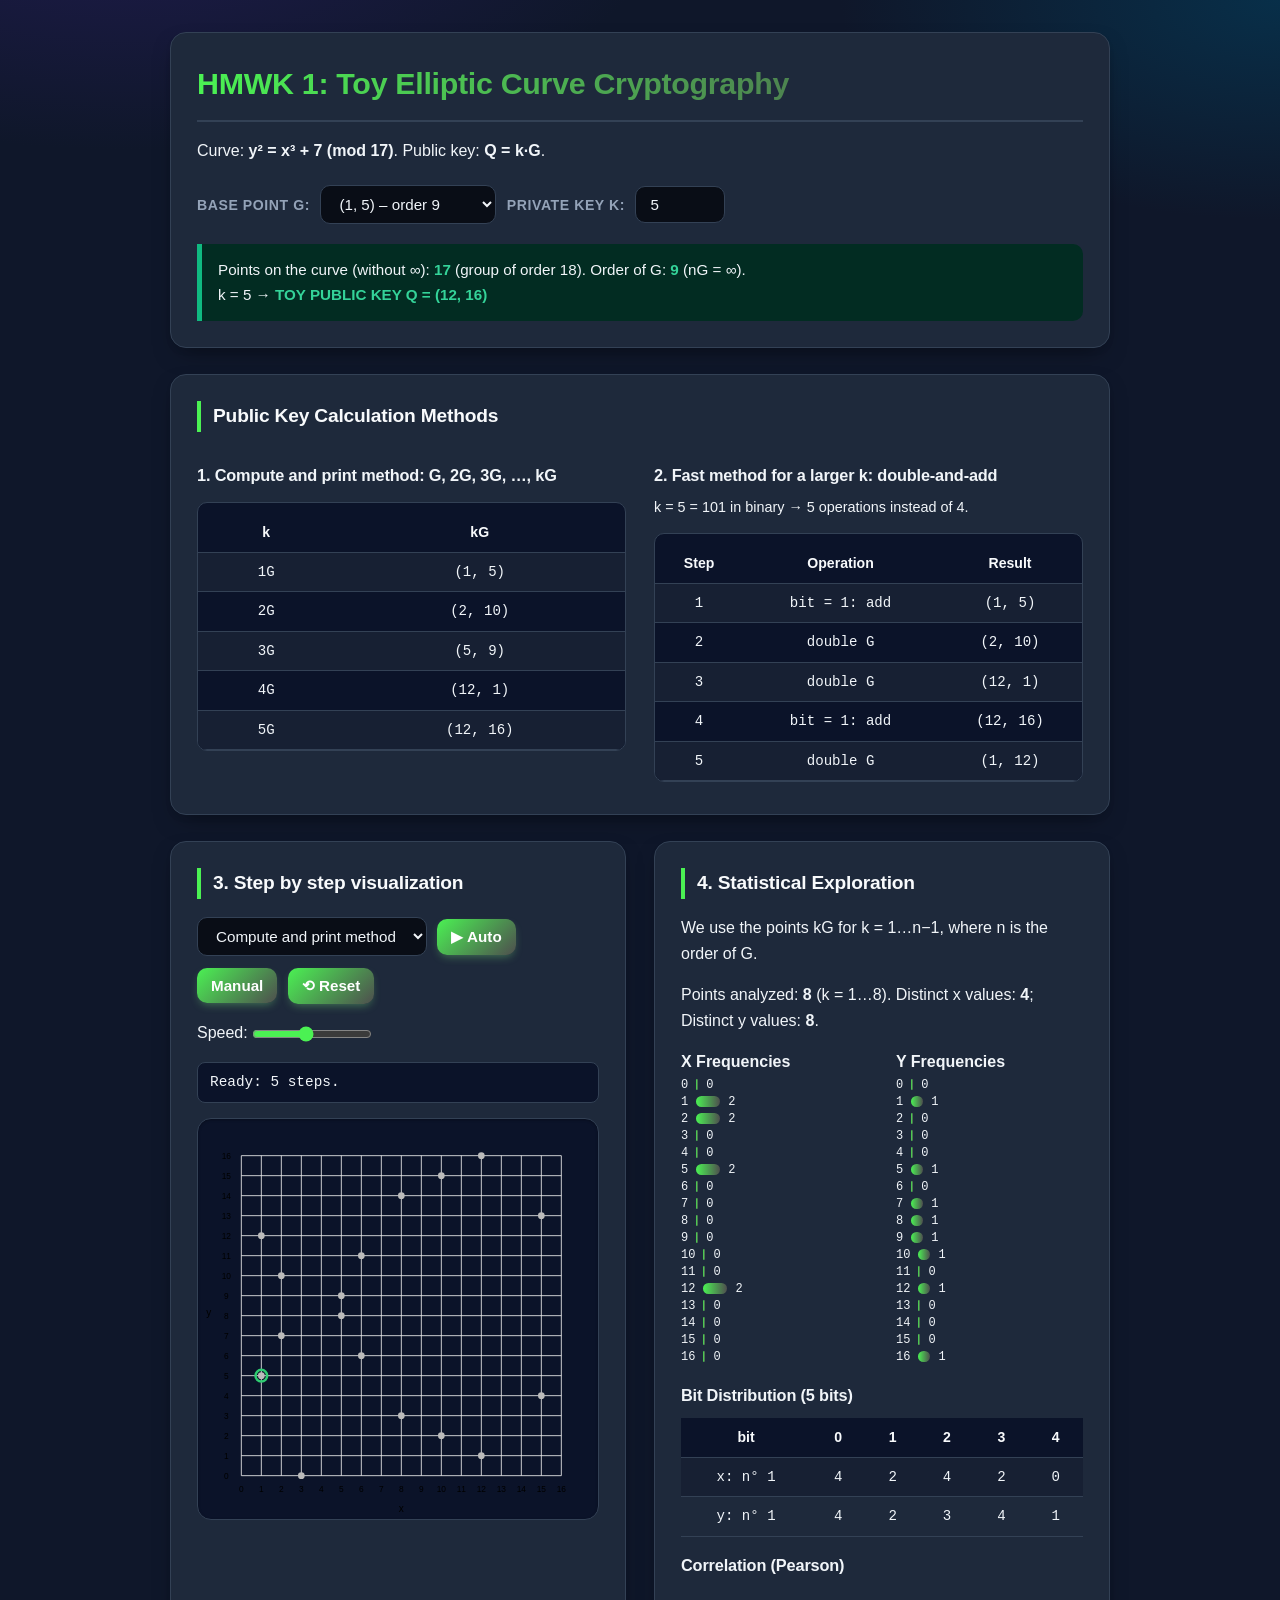
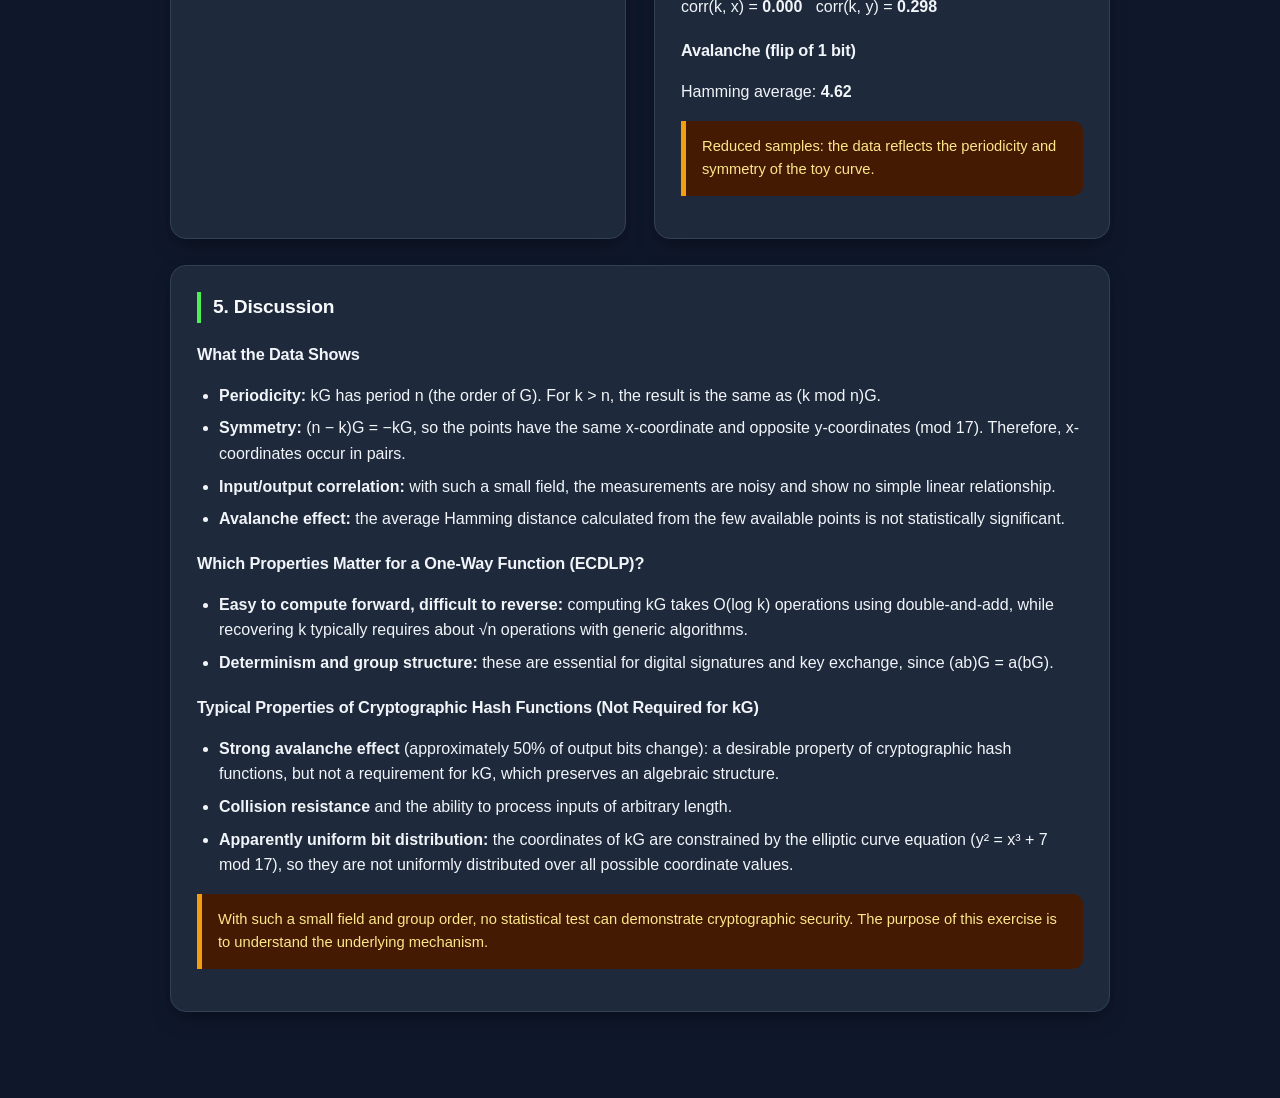
==== commit 13867156: "Final" ====
--- a/hm1/index.html
+++ b/hm1/index.html
@@ -24,6 +24,7 @@
         <div class="cols">
             <div>
                 <h3>1. Compute and print method: G, 2G, 3G, …, kG</h3>
+                <p style="margin-top: 0; font-size: 0.9rem;"></p>
                 <div class="scroll" style="display: block; margin-right: 0;">
                     <table id="linT"></table>
                 </div>
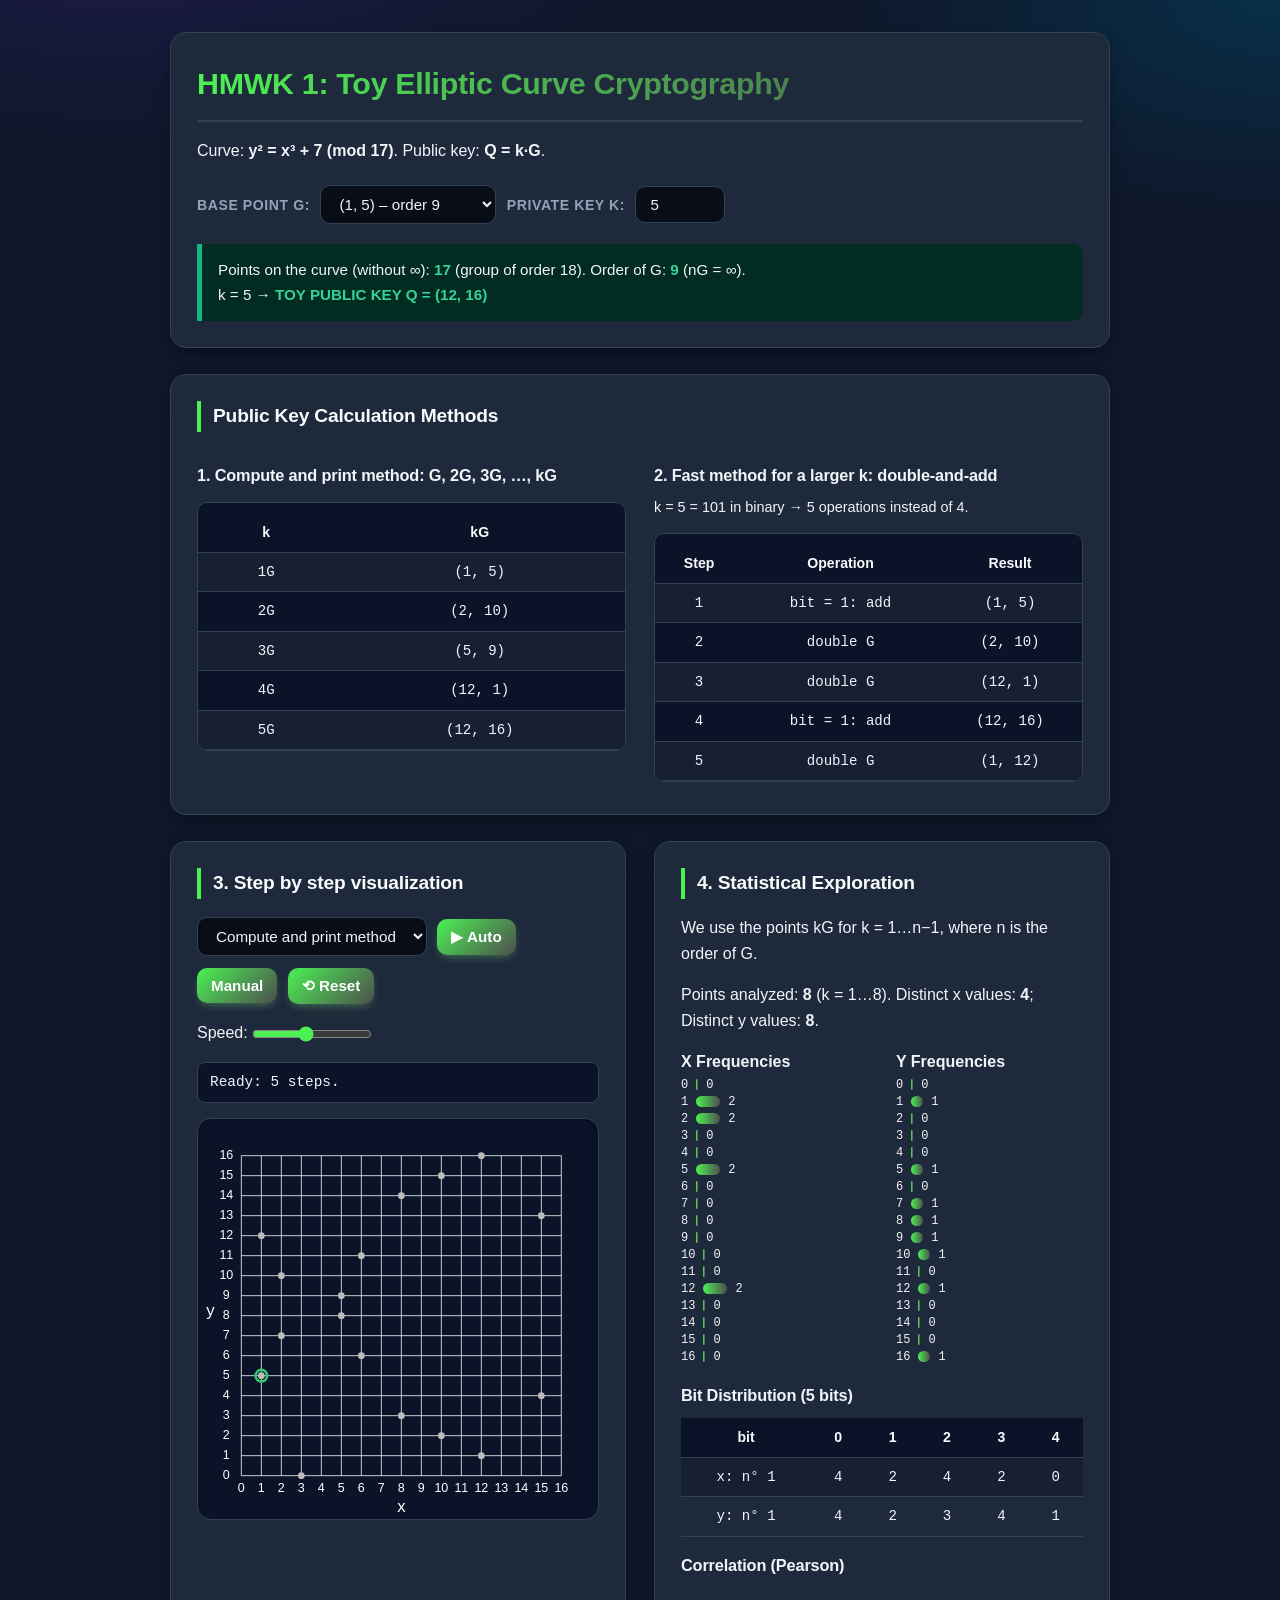
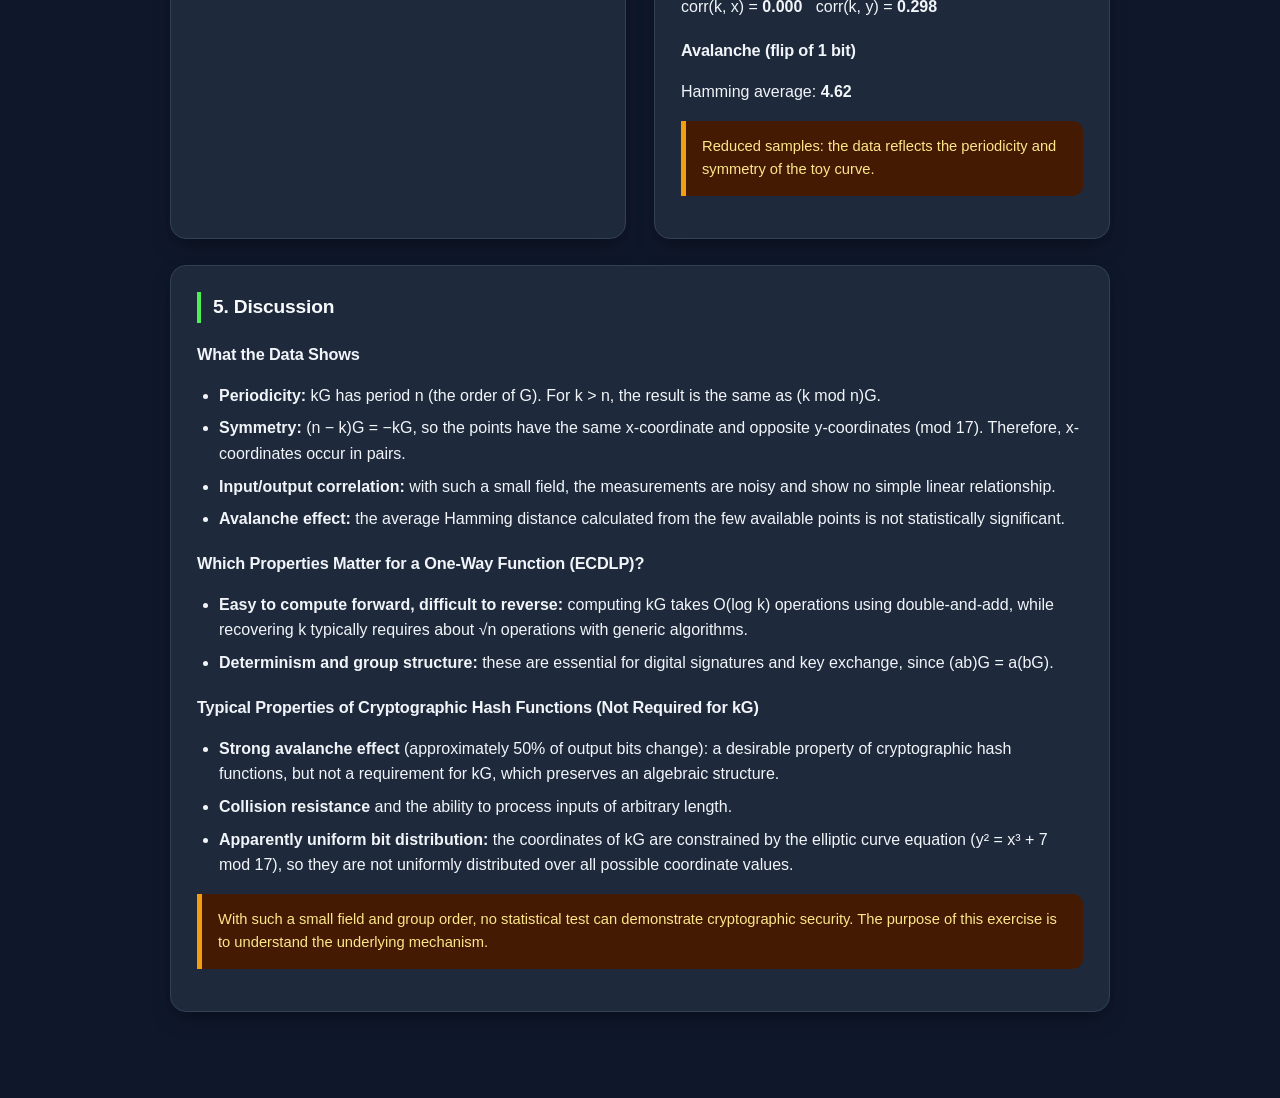
==== commit e8820c48: "Update index.html" ====
--- a/hm1/index.html
+++ b/hm1/index.html
@@ -198,10 +198,10 @@
             for (let i = 0; i < P; i++) {
                 s += `<line x1="${X(i)}" y1="${Y(0)}" x2="${X(i)}" y2="${Y(P - 1)}" stroke="#eee"/>` +
                     `<line x1="${X(0)}" y1="${Y(i)}" x2="${X(P - 1)}" y2="${Y(i)}" stroke="#eee"/>`;
-                s += `<text x="${X(i)}" y="${Y(0) + 20}" font-size="10" text-anchor="middle">${i}</text>` +
-                    `<text x="${X(0) - 18}" y="${Y(i) + 4}" font-size="10" text-anchor="middle">${i}</text>`;
-            }
-            s += `<text x="${X(8)}" y="472" font-size="12" text-anchor="middle">x</text><text x="10" y="${Y(8)}" font-size="12">y</text>`;
+                s += `<text x="${X(i)}" y="${Y(0) + 20}" font-size="15" fill="#ffff" text-anchor="middle">${i}</text>` +
+                    `<text x="${X(0) - 18}" y="${Y(i) + 4}" font-size="15" fill="#ffff" text-anchor="middle">${i}</text>`;
+            }
+            s += `<text x="${X(8)}" y="472" font-size="20" fill="#ffff" text-anchor="middle">x</text><text x="10" y="${Y(8)}" font-size="20" fill="#ffff">y</text>`;
             curve.forEach(c => s += `<circle cx="${X(c.x)}" cy="${Y(c.y)}" r="4" fill="#bbb"/>`);
             const G = getG();
             s += `<circle cx="${X(G.x)}" cy="${Y(G.y)}" r="7" fill="none" stroke="#2ecc71" stroke-width="3"/>`;
@@ -239,7 +239,7 @@
                 if (f.A) { const m = neg(f.R); s += `<line x1="${X(f.R.x)}" y1="${Y(f.R.y)}" x2="${X(m.x)}" y2="${Y(m.y)}" stroke="#e74c3c" stroke-dasharray="4"/><circle cx="${X(m.x)}" cy="${Y(m.y)}" r="4" fill="none" stroke="#e74c3c"/>`; }
                 s += `<circle cx="${X(f.R.x)}" cy="${Y(f.R.y)}" r="8" fill="#e74c3c"/>`;
             } else {
-                s += `<text x="240" y="30" text-anchor="middle" fill="#e74c3c">Result: point at infinity</text>`;
+                s += `<text x="240" y="30" text-anchor="middle" fill="#ffff">Result: point at infinity</text>`;
             }
             dyn.innerHTML = s;
             document.getElementById('frameDesc').textContent = `Step ${fi + 1}/${frames.length}: ${f.desc}`;
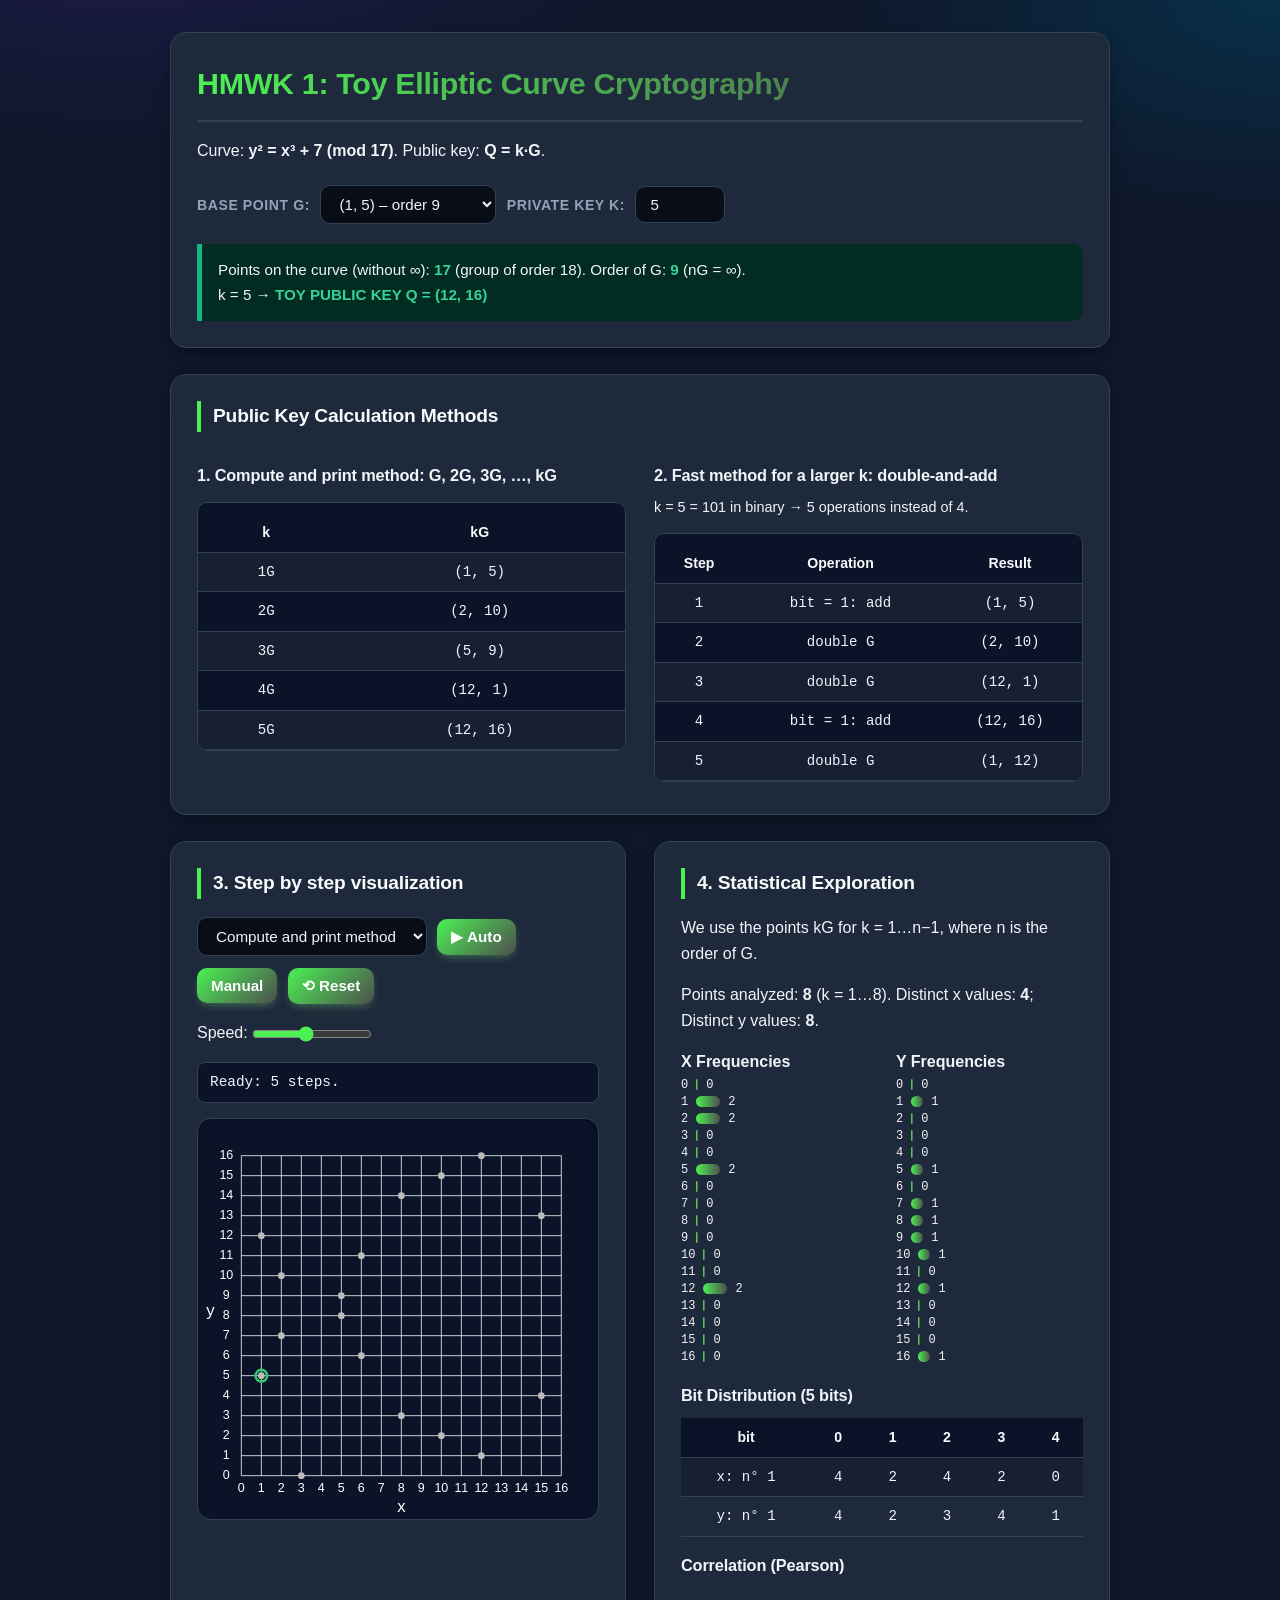
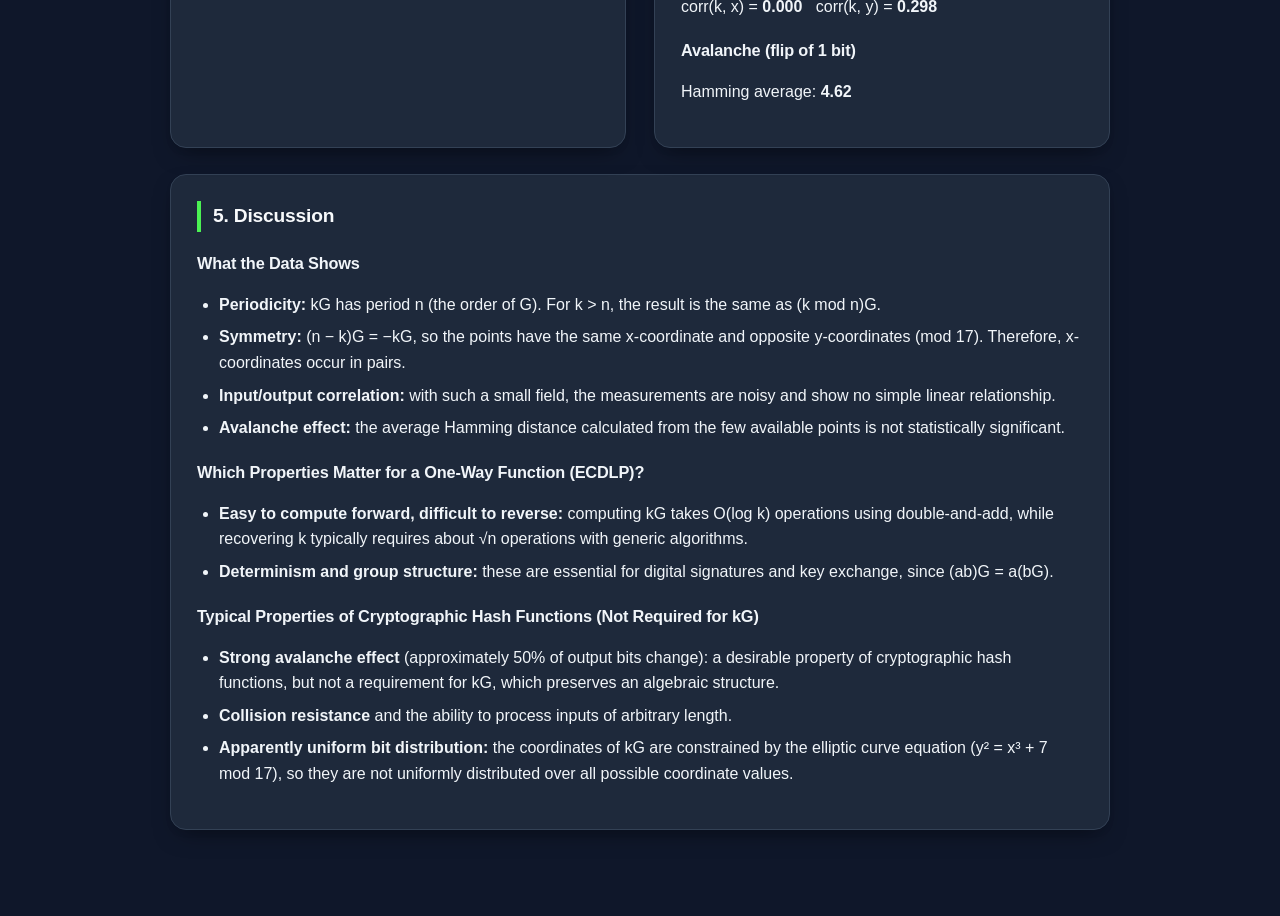
==== commit ad0fd6e4: "Update index.html" ====
--- a/hm1/index.html
+++ b/hm1/index.html
@@ -103,9 +103,6 @@
                     curve equation (y² = x³ + 7 mod 17), so they are not uniformly distributed over all possible
                     coordinate values.</li>
             </ul>
-
-            <div class="warn"> With such a small field and group order, no statistical test can demonstrate
-                cryptographic security. The purpose of this exercise is to understand the underlying mechanism. </div>
         </div>
     </div>
 
@@ -294,8 +291,7 @@
                 <h3 style="margin-top:15px;">Correlation (Pearson)</h3>
                 <p>corr(k, x) = <b>${pearson(ks, xs).toFixed(3)}</b> &nbsp; corr(k, y) = <b>${pearson(ks, ys).toFixed(3)}</b></p>
                 <h3>Avalanche (flip of 1 bit)</h3>
-                <p>Hamming average: <b>${avg.toFixed(2)}</b></p>
-                <div class="warn">Reduced samples: the data reflects the periodicity and symmetry of the toy curve.</div>`;
+                <p>Hamming average: <b>${avg.toFixed(2)}</b></p>`;
 
             document.getElementById('stats').innerHTML = html;
         }
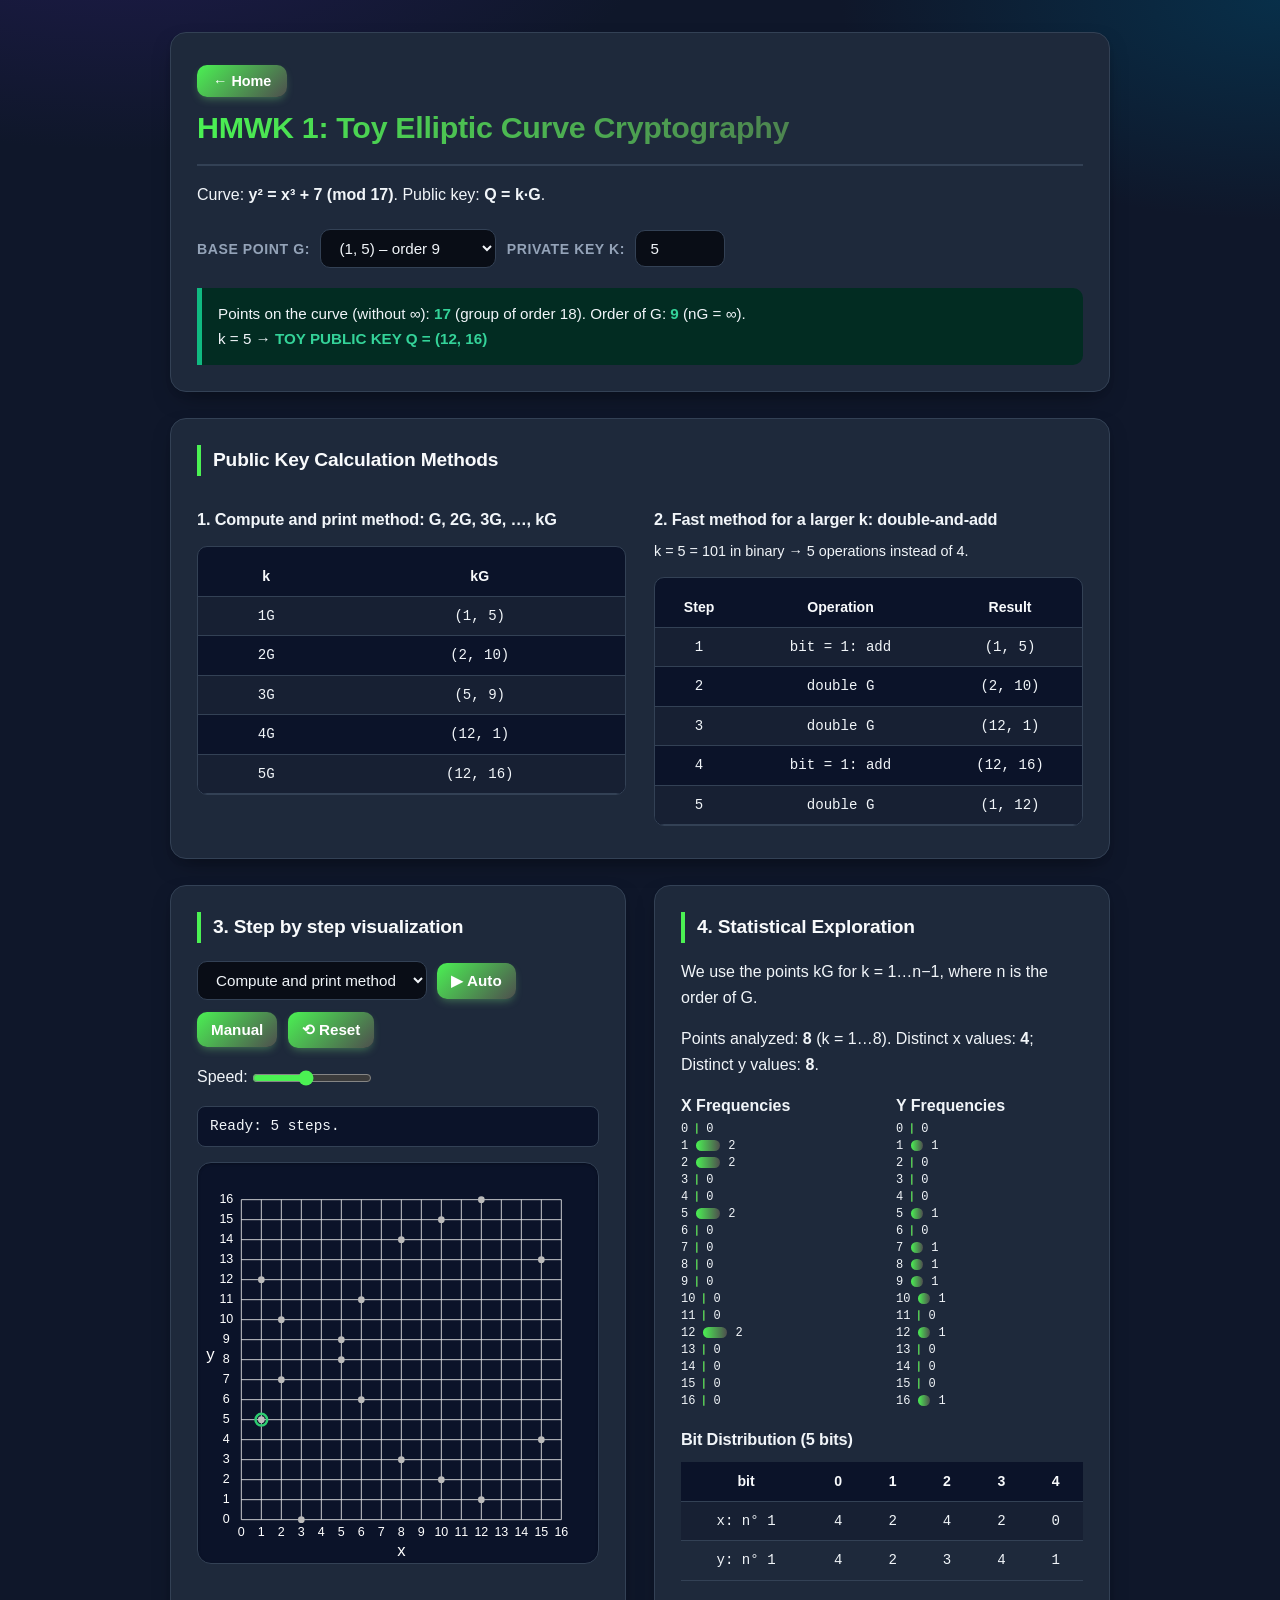
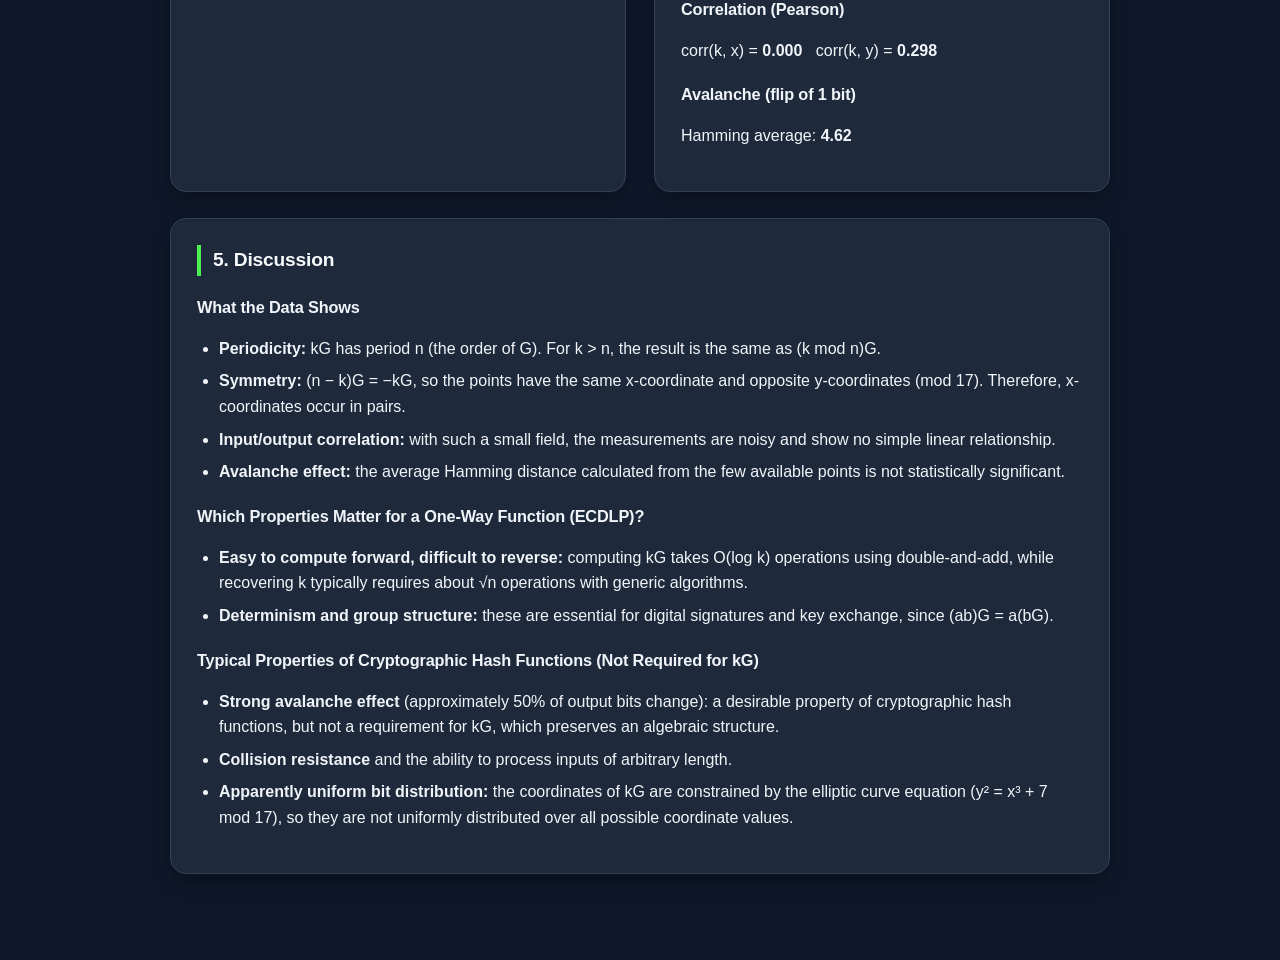
==== commit 51c8eee4: "h2" ====
--- a/hm1/index.html
+++ b/hm1/index.html
@@ -5,18 +5,24 @@
     <meta charset="UTF-8">
     <meta name="viewport" content="width=device-width, initial-scale=1">
     <title>ECC Toy</title>
-    <link rel="stylesheet" href="style.css">
+    <link rel="stylesheet" href="../style.css">
 </head>
 
 <body>
 
     <div class="card">
+        <div>
+            <a href="../index.html" style="text-decoration: none;">
+                <button style="padding: 8px 16px; font-size: 0.9rem;">← Home</button>
+            </a>
+        </div>
         <h1>HMWK 1: Toy Elliptic Curve Cryptography</h1>
         <p>Curve: <b>y² = x³ + 7 (mod 17)</b>. Public key: <b>Q = k·G</b>.</p>
         <label>Base point G:</label> <select id="gSel" onchange="update()"></select>
         <label>Private key k:</label> <input type="number" id="k" value="5" min="1" step="1" style="width:90px"
             oninput="update()">
         <div class="out" id="info"></div>
+
     </div>
 
     <div class="card">
--- a/style.css
+++ b/style.css
@@ -0,0 +1,251 @@
+:root {
+    --primary: hsl(123, 86%, 62%);
+    --primary-hover: #21e731;
+    --accent: #4e4e4e;
+    --bg-main: #0f172a;
+    --bg-card: #1e293b;
+    --text-main: #f1f5f9;
+    --text-muted: #94a3b8;
+    --border: #334155;
+    --success-bg: #064e3b;
+    --success-border: #10b981;
+    --warn-bg: #78350f;
+    --warn-border: #f59e0b;
+    --shadow: 0 10px 25px -10px rgba(0, 0, 0, 0.5), 0 4px 6px -4px rgba(15, 23, 42, 0.5);
+}
+
+* { box-sizing: border-box; }
+
+body {
+    font-family: Inter, -apple-system, BlinkMacSystemFont, "Segoe UI", Roboto, Helvetica, Arial, sans-serif;
+    max-width: 980px;
+    margin: 0 auto;
+    padding: 32px 20px 60px;
+    color: var(--text-main);
+    line-height: 1.6;
+    background:
+        radial-gradient(900px 400px at 10% -10%, #1e1b4b 0, transparent 60%),
+        radial-gradient(800px 400px at 100% 0, #082f49 0, transparent 55%),
+        var(--bg-main);
+    background-attachment: fixed;
+}
+
+h1, h2, h3 {
+    color: #f8fafc;
+    margin-top: 0;
+    letter-spacing: -0.01em;
+}
+
+h1 {
+    font-size: 1.9rem;
+    padding-bottom: 12px;
+    margin-bottom: 16px;
+    border-bottom: 2px solid var(--border);
+    background: linear-gradient(90deg, var(--primary), var(--accent));
+    -webkit-background-clip: text;
+    background-clip: text;
+    color: transparent;
+}
+
+h2 {
+    font-size: 1.2rem;
+    margin-bottom: 12px;
+    padding-left: 12px;
+    border-left: 4px solid var(--primary);
+}
+
+h3 {
+    font-size: 1.02rem;
+    margin: 18px 0 8px;
+    color: var(--text-main);
+}
+
+.card {
+    background: var(--bg-card);
+    padding: 26px;
+    border-radius: 16px;
+    box-shadow: var(--shadow);
+    margin-bottom: 26px;
+    border: 1px solid var(--border);
+    transition: transform 0.2s, box-shadow 0.2s;
+}
+
+label {
+    font-weight: 600;
+    font-size: 0.88rem;
+    margin-right: 6px;
+    color: var(--text-muted);
+    text-transform: uppercase;
+    letter-spacing: 0.04em;
+}
+
+input, select, button {
+    padding: 9px 14px;
+    margin: 6px 6px 6px 0;
+    font-size: 0.95rem;
+    font-family: inherit;
+    border: 1px solid var(--border);
+    border-radius: 10px;
+    background: #090d16;
+    color: var(--text-main);
+    outline: none;
+    transition: all 0.18s;
+}
+
+input:focus, select:focus {
+    border-color: var(--primary);
+    box-shadow: 0 0 0 4px rgba(129, 140, 248, 0.2);
+}
+
+input[type="range"] {
+    padding: 0;
+    border: 0;
+    box-shadow: none;
+    accent-color: var(--primary);
+    vertical-align: middle;
+    background: transparent;
+}
+
+button {
+    background: linear-gradient(135deg, var(--primary), var(--accent));
+    color: #fff;
+    border: none;
+    font-weight: 600;
+    cursor: pointer;
+    box-shadow: 0 4px 10px -3px rgba(129, 248, 129, 0.4);
+}
+
+button:hover {
+    background: linear-gradient(135deg, var(--primary-hover), var(--accent));
+    transform: translateY(-1px);
+    box-shadow: 0 8px 14px -4px rgba(133, 248, 129, 0.6);
+}
+
+button:active { transform: translateY(0); }
+
+table {
+    width: 100%;
+    border-collapse: collapse;
+    margin-top: 10px;
+    font-size: 0.88rem;
+    font-variant-numeric: tabular-nums;
+}
+
+th, td {
+    border-bottom: 1px solid var(--border);
+    padding: 8px 14px;
+    text-align: center;
+}
+
+td { font-family: ui-monospace, SFMono-Regular, Menlo, Consolas, monospace; }
+
+th {
+    background: #0b1329;
+    color: #f8fafc;
+    font-weight: 600;
+    position: sticky;
+    top: 0;
+    z-index: 1;
+}
+
+tr:nth-child(even) td { background: #172033; }
+tr:hover td { background: #1e293b; }
+
+.out {
+    background: #022c22;
+    border-left: 5px solid var(--success-border);
+    padding: 14px 16px;
+    margin-top: 14px;
+    border-radius: 0 10px 10px 0;
+    font-size: 0.95rem;
+}
+
+.out b { color: #34d399; }
+
+.scroll {
+    max-height: 270px;
+    overflow-y: auto;
+    display: inline-block;
+    vertical-align: top;
+    margin: 6px 16px 6px 0;
+    min-width: 240px;
+    border-radius: 10px;
+    border: 1px solid var(--border);
+    background: #0b1329;
+}
+
+.bar {
+    display: flex;
+    align-items: center;
+    font: 12px ui-monospace, SFMono-Regular, Menlo, Monaco, Consolas, monospace;
+    margin: 3px 0;
+}
+
+.bar span {
+    display: inline-block;
+    background: linear-gradient(90deg, var(--primary), var(--accent));
+    height: 11px;
+    margin: 0 8px;
+    min-width: 2px;
+    border-radius: 6px;
+}
+
+.warn {
+    background: #451a03;
+    border-left: 5px solid var(--warn-border);
+    padding: 14px 16px;
+    margin: 16px 0;
+    border-radius: 0 10px 10px 0;
+    font-size: 0.92rem;
+    color: #fde68a;
+}
+
+svg {
+    background: #0b1329;
+    border: 1px solid var(--border);
+    border-radius: 14px;
+    max-width: 100%;
+    height: auto;
+    display: block;
+    margin: 12px auto;
+    box-shadow: inset 0 1px 3px rgba(0, 0, 0, 0.3);
+}
+
+#frameDesc {
+    background: #0b1329;
+    color: var(--text-main);
+    border: 1px solid var(--border);
+    border-radius: 8px;
+    padding: 8px 12px;
+    font-size: 0.9rem;
+}
+
+pre {
+    background: #090d16;
+    color: #e2e8f0;
+    padding: 14px;
+    border-radius: 10px;
+    overflow: auto;
+    font-size: 0.85rem;
+    border: 1px solid var(--border);
+}
+
+.cols {
+    display: flex;
+    gap: 28px;
+    flex-wrap: wrap;
+}
+
+.cols > div {
+    flex: 1;
+    min-width: 250px;
+}
+
+ul { padding-left: 22px; }
+li { margin-bottom: 7px; }
+
+@media (max-width: 600px) {
+    body { padding: 16px 12px; }
+    .card { padding: 18px; }
+    h1 { font-size: 1.5rem; }
+}
